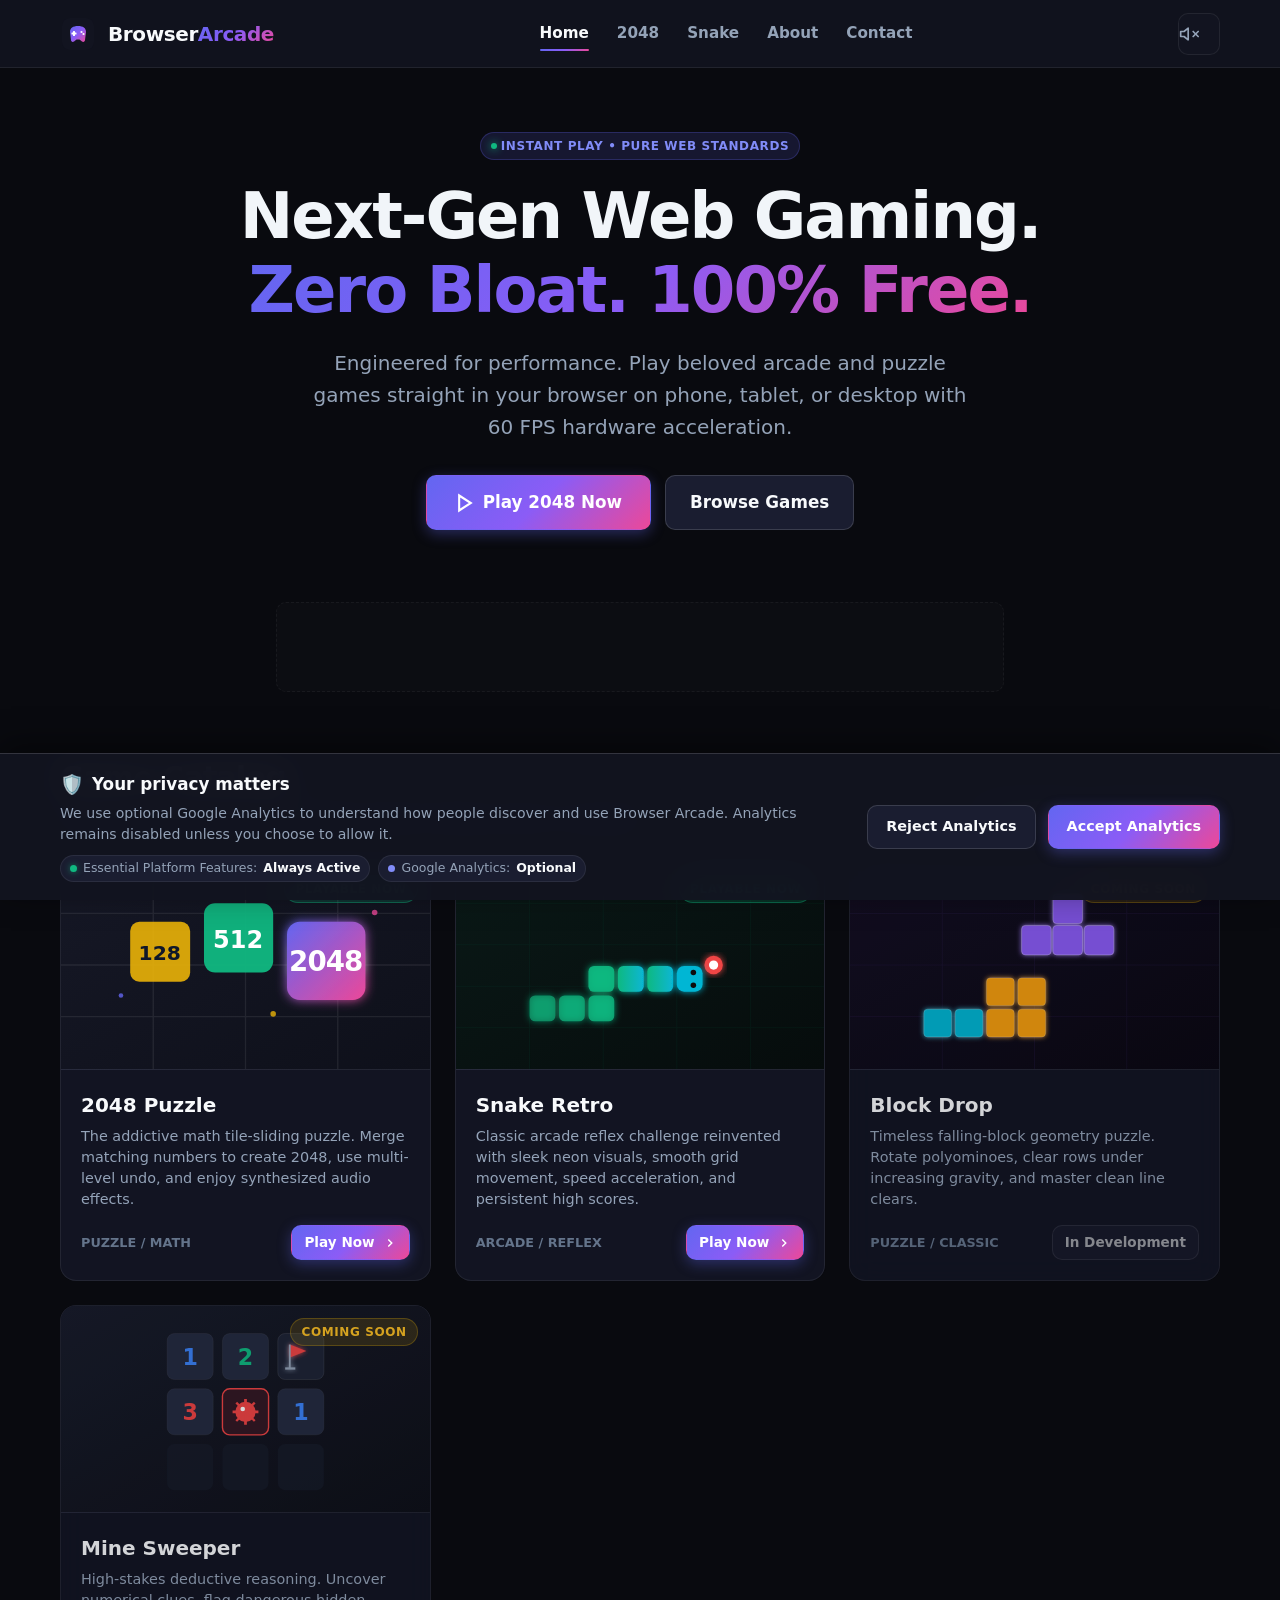
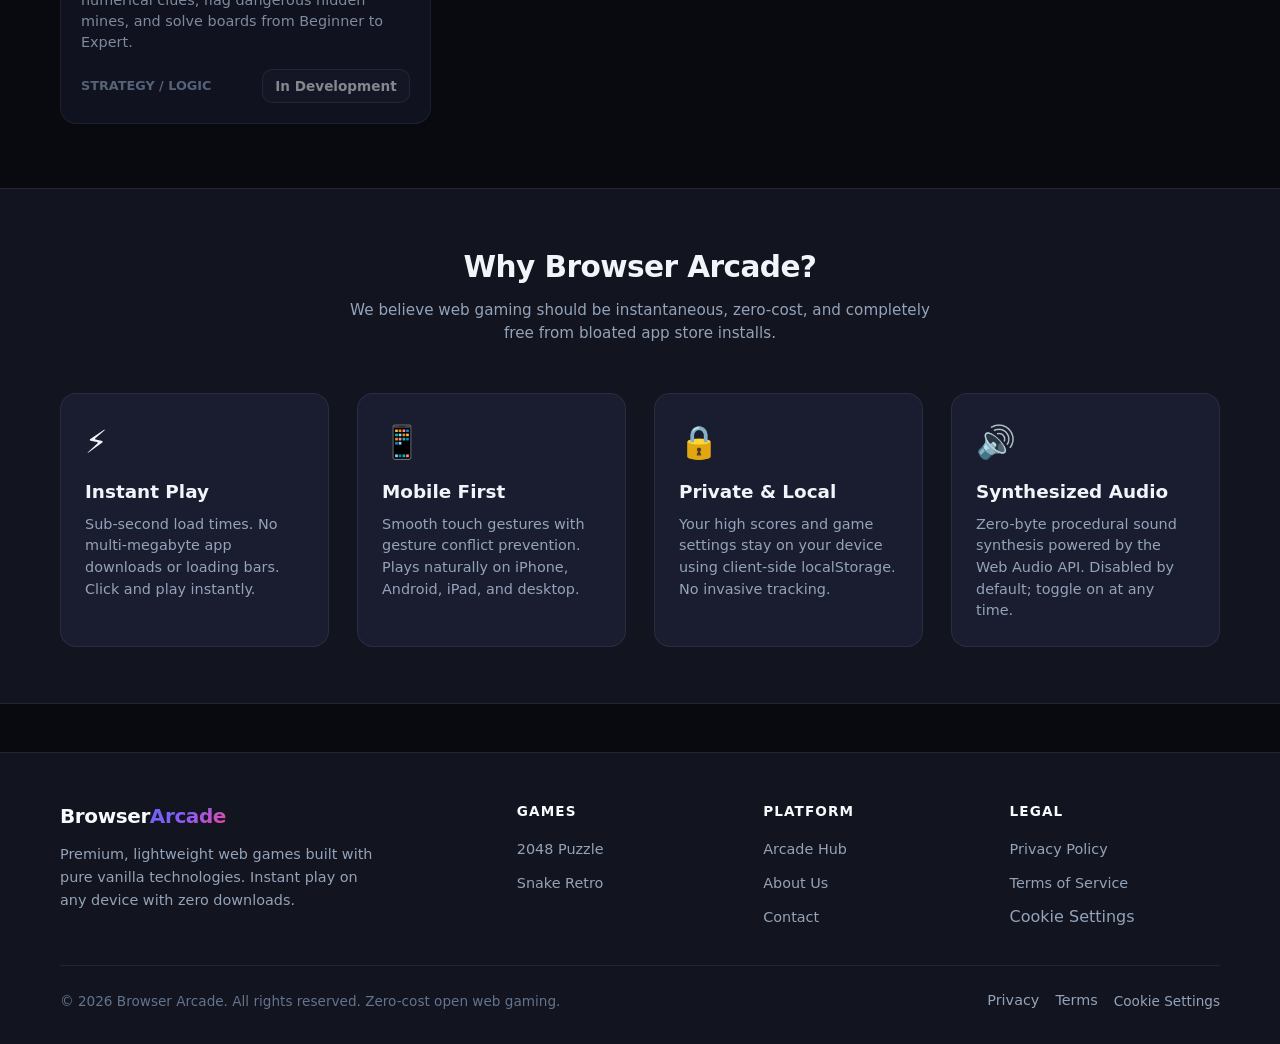
==== index.html @ c6c31120 "feat: expand game content and platform navigation" ====
<!DOCTYPE html>
<html lang="en">
<head>
  <meta charset="UTF-8">
  <meta name="viewport" content="width=device-width, initial-scale=1.0">
  <title>Browser Arcade - Free Online Browser Games | Instant Play</title>
  <meta name="description" content="Discover premium, lightweight browser games with zero downloads or subscriptions. Play the official 2048 puzzle game online with smooth swipe controls, undo, and procedural audio.">
  <meta name="keywords" content="browser games, free online games, 2048, play 2048, arcade games, web games, no download games">
  <link rel="canonical" href="https://browserarcade.pages.dev/">
  <meta name="google-site-verification" content="46DloKyXt49qwvIPGf2A_tMU1worQrg-GEfR09ugmco" />

  <!-- Open Graph / Social -->
  <meta property="og:type" content="website">
  <meta property="og:url" content="https://browserarcade.pages.dev/">
  <meta property="og:title" content="Browser Arcade - Free Online Browser Games | Instant Play">
  <meta property="og:description" content="Premium, lightweight browser gaming platform. Play 2048 and upcoming classic games instantly on mobile and desktop.">
  <meta property="og:image" content="https://browserarcade.pages.dev/assets/images/og-image.png">
  <meta property="og:image:type" content="image/png">
  <meta property="og:image:width" content="1200">
  <meta property="og:image:height" content="630">
  <meta property="og:image:alt" content="Browser Arcade - Free online browser games featuring 2048 puzzle, pure HTML5, and retro arcade aesthetic.">

  <!-- Twitter Card -->
  <meta name="twitter:card" content="summary_large_image">
  <meta name="twitter:title" content="Browser Arcade - Free Online Browser Games">
  <meta name="twitter:description" content="Instant-play lightweight browser games. No installs, 100% free web games.">
  <meta name="twitter:image" content="https://browserarcade.pages.dev/assets/images/og-image.png">

  <!-- Favicon & PWA -->
  <link rel="icon" type="image/svg+xml" href="/favicon.svg">
  <link rel="manifest" href="/manifest.webmanifest">
  <meta name="theme-color" content="#6366F1">

  <!-- Stylesheets -->
  <link rel="stylesheet" href="/assets/css/reset.css">
  <link rel="stylesheet" href="/assets/css/variables.css">
  <link rel="stylesheet" href="/assets/css/components.css">
  <link rel="stylesheet" href="/assets/css/platform.css">

  <!-- Schema.org JSON-LD -->
  <script type="application/ld+json">
  {
    "@context": "https://schema.org",
    "@type": "WebSite",
    "name": "Browser Arcade",
    "url": "https://browserarcade.pages.dev/",
    "description": "Premium lightweight browser-based gaming platform featuring instant-play puzzle and arcade games."
  }
  </script>
</head>
<body class="arcade-layout">
  <!-- Accessibility Skip Link -->
  <a href="#mainContent" class="skip-to-content">Skip to content</a>

  <!-- Platform Header -->
  <header class="arcade-header">
    <div class="container arcade-header-inner">
      <a href="/" class="arcade-brand" aria-label="Browser Arcade Home">
        <div class="arcade-brand-logo">
          <svg width="32" height="32" viewBox="0 0 64 64">
            <defs>
              <linearGradient id="navLogoGrad" x1="0%" y1="0%" x2="100%" y2="100%">
                <stop offset="0%" stop-color="#6366F1"/>
                <stop offset="50%" stop-color="#8B5CF6"/>
                <stop offset="100%" stop-color="#EC4899"/>
              </linearGradient>
            </defs>
            <rect width="64" height="64" rx="16" fill="#121420"/>
            <path d="M16 28 C16 20, 22 16, 32 16 C42 16, 48 20, 48 28 L46 44 C46 47, 43 49, 40 47 L35 43 L29 43 L24 47 C21 49, 18 47, 18 44 Z" fill="url(#navLogoGrad)"/>
            <rect x="22" y="26" width="4" height="10" rx="1" fill="#FFFFFF"/>
            <rect x="19" y="29" width="10" height="4" rx="1" fill="#FFFFFF"/>
            <circle cx="39" cy="28" r="2.2" fill="#FFFFFF"/>
            <circle cx="43" cy="32" r="2.2" fill="#FFFFFF"/>
          </svg>
        </div>
        <div class="arcade-brand-text">Browser<span>Arcade</span></div>
      </a>

      <!-- Desktop Navigation -->
      <nav class="arcade-nav" aria-label="Primary Navigation">
        <a href="/" class="arcade-nav-link active">Home</a>
        <a href="/games/2048/" class="arcade-nav-link">2048</a>
        <a href="/games/snake/" class="arcade-nav-link">Snake</a>
        <a href="/about/" class="arcade-nav-link">About</a>
        <a href="/contact/" class="arcade-nav-link">Contact</a>
      </nav>

      <!-- Header Actions -->
      <div class="arcade-header-actions">
        <button class="arcade-btn-icon sound-toggle-btn" aria-label="Toggle Sound Effects" title="Sound Effects">
          <span class="sound-icon"></span>
        </button>
        <button class="arcade-mobile-toggle" id="mobileNavToggle" aria-label="Toggle Navigation Menu" aria-expanded="false">
          <span></span>
          <span></span>
          <span></span>
        </button>
      </div>
    </div>
  </header>

  <!-- Mobile Navigation Drawer -->
  <div class="arcade-mobile-drawer" id="mobileNavDrawer" aria-label="Mobile Navigation">
    <a href="/" class="arcade-mobile-link active">Home</a>
    <a href="/games/2048/" class="arcade-mobile-link">2048 Puzzle</a>
    <a href="/games/snake/" class="arcade-mobile-link">Snake Retro</a>
    <a href="/about/" class="arcade-mobile-link">About Browser Arcade</a>
    <a href="/contact/" class="arcade-mobile-link">Contact Us</a>
    <a href="/privacy/" class="arcade-mobile-link">Privacy Policy</a>
    <a href="/terms/" class="arcade-mobile-link">Terms of Service</a>
  </div>

  <!-- Main Content -->
  <main class="arcade-main" id="mainContent">
    <!-- Hero Banner -->
    <section style="padding: 64px 0 48px; text-align: center; position: relative; overflow: hidden;">
      <div class="container" style="position: relative; z-index: 2;">
        <div class="badge badge-pulse" style="margin-bottom: 20px;">
          <span>Instant Play &bull; Pure Web Standards</span>
        </div>
        <h1 style="font-size: clamp(2.4rem, 6vw, 4rem); font-weight: 900; letter-spacing: -0.03em; margin-bottom: 20px; line-height: 1.15;">
          Next-Gen Web Gaming.<br>
          <span style="background: var(--primary-gradient); -webkit-background-clip: text; -webkit-text-fill-color: transparent;">Zero Bloat. 100% Free.</span>
        </h1>
        <p style="font-size: clamp(1rem, 2.5vw, 1.25rem); color: var(--text-muted); max-width: 680px; margin: 0 auto 32px; line-height: 1.6;">
          Engineered for performance. Play beloved arcade and puzzle games straight in your browser on phone, tablet, or desktop with 60 FPS hardware acceleration.
        </p>
        <div style="display: flex; gap: 14px; justify-content: center; flex-wrap: wrap;">
          <a href="/games/2048/" class="arcade-btn arcade-btn-primary" style="padding: 14px 28px; font-size: 1.05rem;">
            <svg width="20" height="20" viewBox="0 0 24 24" fill="none" stroke="currentColor" stroke-width="2.5">
              <polygon points="5 3 19 12 5 21 5 3"></polygon>
            </svg>
            Play 2048 Now
          </a>
          <a href="#gameCatalog" class="arcade-btn arcade-btn-secondary" style="padding: 14px 24px; font-size: 1.05rem;">
            Browse Games
          </a>
        </div>
      </div>
    </section>

    <!-- AdSense Ready Placeholder (Zero CLS) -->
    <div class="container">
      <div class="arcade-ad-slot arcade-ad-leaderboard" aria-hidden="true"></div>
      <div class="arcade-ad-slot arcade-ad-mobile-banner" aria-hidden="true"></div>
    </div>

    <!-- Games Catalog Grid -->
    <section id="gameCatalog" style="padding: 40px 0 64px;">
      <div class="container">
        <div style="display: flex; justify-content: space-between; align-items: flex-end; margin-bottom: 32px; flex-wrap: wrap; gap: 16px;">
          <div>
            <h2 style="font-size: 1.85rem; font-weight: 800; letter-spacing: -0.02em; margin-bottom: 6px;">Game Catalog</h2>
            <p style="color: var(--text-muted); font-size: 0.95rem;">Select any game to launch immediately without loading screens or paywalls.</p>
          </div>
          <span class="badge">2 Playable &bull; 2 Coming Soon</span>
        </div>

        <div style="display: grid; grid-template-columns: repeat(auto-fill, minmax(280px, 1fr)); gap: 24px;">
          <!-- Game 1: 2048 (Active & Playable) -->
          <article class="arcade-card game-card">
            <div class="game-card-media">
              <img src="/assets/images/games/2048-thumb.svg" alt="2048 Puzzle Game" width="400" height="225" loading="eager">
              <div style="position: absolute; top: 12px; right: 12px;">
                <span class="badge" style="background: rgba(16, 185, 129, 0.2); color: #34D399; border-color: rgba(16, 185, 129, 0.4);">
                  PLAYABLE NOW
                </span>
              </div>
            </div>
            <div class="game-card-body">
              <h3 class="game-card-title">2048 Puzzle</h3>
              <p class="game-card-desc">
                The addictive math tile-sliding puzzle. Merge matching numbers to create 2048, use multi-level undo, and enjoy synthesized audio effects.
              </p>
              <div style="display: flex; justify-content: space-between; align-items: center; margin-top: auto;">
                <span style="font-size: 0.8rem; font-weight: 700; color: var(--text-dim); text-transform: uppercase;">Puzzle / Math</span>
                <a href="/games/2048/" class="arcade-btn arcade-btn-primary arcade-btn-sm">
                  Play Now
                  <svg width="14" height="14" viewBox="0 0 24 24" fill="none" stroke="currentColor" stroke-width="2.5">
                    <polyline points="9 18 15 12 9 6"></polyline>
                  </svg>
                </a>
              </div>
            </div>
          </article>

          <!-- Game 2: Snake Retro (Active & Playable) -->
          <article class="arcade-card game-card">
            <div class="game-card-media">
              <img src="/assets/images/games/snake-thumb.svg" alt="Snake Retro Arcade" width="400" height="225" loading="lazy">
              <div style="position: absolute; top: 12px; right: 12px;">
                <span class="badge" style="background: rgba(16, 185, 129, 0.2); color: #34D399; border-color: rgba(16, 185, 129, 0.4);">
                  PLAYABLE NOW
                </span>
              </div>
            </div>
            <div class="game-card-body">
              <h3 class="game-card-title">Snake Retro</h3>
              <p class="game-card-desc">
                Classic arcade reflex challenge reinvented with sleek neon visuals, smooth grid movement, speed acceleration, and persistent high scores.
              </p>
              <div style="display: flex; justify-content: space-between; align-items: center; margin-top: auto;">
                <span style="font-size: 0.8rem; font-weight: 700; color: var(--text-dim); text-transform: uppercase;">Arcade / Reflex</span>
                <a href="/games/snake/" class="arcade-btn arcade-btn-primary arcade-btn-sm">
                  Play Now
                  <svg width="14" height="14" viewBox="0 0 24 24" fill="none" stroke="currentColor" stroke-width="2.5">
                    <polyline points="9 18 15 12 9 6"></polyline>
                  </svg>
                </a>
              </div>
            </div>
          </article>

          <!-- Game 3: Block Drop (Coming Soon) -->
          <article class="arcade-card game-card" style="opacity: 0.85;">
            <div class="game-card-media">
              <img src="/assets/images/games/blockdrop-thumb.svg" alt="Block Drop Classic" width="400" height="225" loading="lazy">
              <div style="position: absolute; top: 12px; right: 12px;">
                <span class="badge" style="background: rgba(234, 179, 8, 0.15); color: #FBBF24; border-color: rgba(234, 179, 8, 0.3);">
                  COMING SOON
                </span>
              </div>
            </div>
            <div class="game-card-body">
              <h3 class="game-card-title">Block Drop</h3>
              <p class="game-card-desc">
                Timeless falling-block geometry puzzle. Rotate polyominoes, clear rows under increasing gravity, and master clean line clears.
              </p>
              <div style="display: flex; justify-content: space-between; align-items: center; margin-top: auto;">
                <span style="font-size: 0.8rem; font-weight: 700; color: var(--text-dim); text-transform: uppercase;">Puzzle / Classic</span>
                <button class="arcade-btn arcade-btn-secondary arcade-btn-sm" disabled style="opacity: 0.6; cursor: not-allowed;">
                  In Development
                </button>
              </div>
            </div>
          </article>

          <!-- Game 4: Mine Sweeper (Coming Soon) -->
          <article class="arcade-card game-card" style="opacity: 0.85;">
            <div class="game-card-media">
              <img src="/assets/images/games/minesweeper-thumb.svg" alt="Mine Sweeper Strategy" width="400" height="225" loading="lazy">
              <div style="position: absolute; top: 12px; right: 12px;">
                <span class="badge" style="background: rgba(234, 179, 8, 0.15); color: #FBBF24; border-color: rgba(234, 179, 8, 0.3);">
                  COMING SOON
                </span>
              </div>
            </div>
            <div class="game-card-body">
              <h3 class="game-card-title">Mine Sweeper</h3>
              <p class="game-card-desc">
                High-stakes deductive reasoning. Uncover numerical clues, flag dangerous hidden mines, and solve boards from Beginner to Expert.
              </p>
              <div style="display: flex; justify-content: space-between; align-items: center; margin-top: auto;">
                <span style="font-size: 0.8rem; font-weight: 700; color: var(--text-dim); text-transform: uppercase;">Strategy / Logic</span>
                <button class="arcade-btn arcade-btn-secondary arcade-btn-sm" disabled style="opacity: 0.6; cursor: not-allowed;">
                  In Development
                </button>
              </div>
            </div>
          </article>
        </div>
      </div>
    </section>

    <!-- Platform Values / Features -->
    <section style="background: var(--bg-surface); padding: 56px 0; border-top: 1px solid var(--border-subtle); border-bottom: 1px solid var(--border-subtle);">
      <div class="container">
        <div style="text-align: center; max-width: 600px; margin: 0 auto 48px;">
          <h2 style="font-size: 1.85rem; font-weight: 800; letter-spacing: -0.02em; margin-bottom: 10px;">Why Browser Arcade?</h2>
          <p style="color: var(--text-muted); font-size: 0.95rem;">We believe web gaming should be instantaneous, zero-cost, and completely free from bloated app store installs.</p>
        </div>

        <div style="display: grid; grid-template-columns: repeat(auto-fit, minmax(240px, 1fr)); gap: 28px;">
          <div style="padding: 24px; background: var(--bg-surface-elevated); border: 1px solid var(--border-subtle); border-radius: var(--radius-lg);">
            <div style="font-size: 2rem; margin-bottom: 12px;">⚡</div>
            <h3 style="font-size: 1.15rem; font-weight: 700; margin-bottom: 8px;">Instant Play</h3>
            <p style="font-size: 0.9rem; color: var(--text-muted); line-height: 1.5;">Sub-second load times. No multi-megabyte app downloads or loading bars. Click and play instantly.</p>
          </div>

          <div style="padding: 24px; background: var(--bg-surface-elevated); border: 1px solid var(--border-subtle); border-radius: var(--radius-lg);">
            <div style="font-size: 2rem; margin-bottom: 12px;">📱</div>
            <h3 style="font-size: 1.15rem; font-weight: 700; margin-bottom: 8px;">Mobile First</h3>
            <p style="font-size: 0.9rem; color: var(--text-muted); line-height: 1.5;">Smooth touch gestures with gesture conflict prevention. Plays naturally on iPhone, Android, iPad, and desktop.</p>
          </div>

          <div style="padding: 24px; background: var(--bg-surface-elevated); border: 1px solid var(--border-subtle); border-radius: var(--radius-lg);">
            <div style="font-size: 2rem; margin-bottom: 12px;">🔒</div>
            <h3 style="font-size: 1.15rem; font-weight: 700; margin-bottom: 8px;">Private & Local</h3>
            <p style="font-size: 0.9rem; color: var(--text-muted); line-height: 1.5;">Your high scores and game settings stay on your device using client-side localStorage. No invasive tracking.</p>
          </div>

          <div style="padding: 24px; background: var(--bg-surface-elevated); border: 1px solid var(--border-subtle); border-radius: var(--radius-lg);">
            <div style="font-size: 2rem; margin-bottom: 12px;">🔊</div>
            <h3 style="font-size: 1.15rem; font-weight: 700; margin-bottom: 8px;">Synthesized Audio</h3>
            <p style="font-size: 0.9rem; color: var(--text-muted); line-height: 1.5;">Zero-byte procedural sound synthesis powered by the Web Audio API. Disabled by default; toggle on at any time.</p>
          </div>
        </div>
      </div>
    </section>
  </main>

  <!-- Platform Footer -->
  <footer class="arcade-footer">
    <div class="container">
      <div class="arcade-footer-grid">
        <div>
          <div class="arcade-brand">
            <div class="arcade-brand-text">Browser<span>Arcade</span></div>
          </div>
          <p class="arcade-footer-brand-desc">
            Premium, lightweight web games built with pure vanilla technologies. Instant play on any device with zero downloads.
          </p>
        </div>
        <div>
          <h3 class="arcade-footer-title">Games</h3>
          <ul class="arcade-footer-list">
            <li><a href="/games/2048/" class="arcade-footer-link">2048 Puzzle</a></li>
            <li><a href="/games/snake/" class="arcade-footer-link">Snake Retro</a></li>
          </ul>
        </div>
        <div>
          <h3 class="arcade-footer-title">Platform</h3>
          <ul class="arcade-footer-list">
            <li><a href="/" class="arcade-footer-link">Arcade Hub</a></li>
            <li><a href="/about/" class="arcade-footer-link">About Us</a></li>
            <li><a href="/contact/" class="arcade-footer-link">Contact</a></li>
          </ul>
        </div>
        <div>
          <h3 class="arcade-footer-title">Legal</h3>
          <ul class="arcade-footer-list">
            <li><a href="/privacy/" class="arcade-footer-link">Privacy Policy</a></li>
            <li><a href="/terms/" class="arcade-footer-link">Terms of Service</a></li>
            <li><button type="button" class="arcade-footer-link cookie-settings-trigger">Cookie Settings</button></li>
          </ul>
        </div>
      </div>
      <div class="arcade-footer-bottom">
        <div>&copy; 2026 Browser Arcade. All rights reserved. Zero-cost open web gaming.</div>
        <div style="display: flex; gap: 16px;">
          <a href="/privacy/" class="arcade-footer-link">Privacy</a>
          <a href="/terms/" class="arcade-footer-link">Terms</a>
          <button type="button" class="arcade-footer-link" id="cookieSettingsBtn">Cookie Settings</button>
        </div>
      </div>
    </div>
  </footer>

  <!-- Platform Shell Script -->
  <script type="module" src="/assets/js/arcade.js"></script>
</body>
</html>
---- assets/css/variables.css ----
/**
 * Browser Arcade - Design Tokens & Custom Properties
 * Zero-cost, high-contrast, modern arcade aesthetic
 */

:root {
  /* Surface & Background Palette */
  --bg-app: #090a10;
  --bg-surface: #121420;
  --bg-surface-elevated: #1a1d30;
  --bg-surface-card: rgba(22, 25, 42, 0.75);
  --bg-glass: rgba(18, 20, 32, 0.85);
  --bg-board: #161826;
  --bg-cell-empty: rgba(255, 255, 255, 0.04);

  /* Primary Brand Neon Palette */
  --primary-50: #eef2ff;
  --primary-100: #e0e7ff;
  --primary-400: #818cf8;
  --primary-500: #6366f1;
  --primary-600: #4f46e5;
  --primary-gradient: linear-gradient(135deg, #6366f1 0%, #8b5cf6 50%, #ec4899 100%);
  --primary-glow: 0 0 25px rgba(99, 102, 241, 0.35);

  /* Secondary & Accent */
  --accent-cyan: #06b6d4;
  --accent-pink: #ec4899;
  --accent-purple: #8b5cf6;
  --accent-amber: #f59e0b;
  --accent-emerald: #10b981;

  /* Typography Colors */
  --text-main: #f8fafc;
  --text-muted: #94a3b8;
  --text-dim: #64748b;
  --text-inverse: #090a10;

  /* Borders & Dividers */
  --border-subtle: rgba(255, 255, 255, 0.07);
  --border-medium: rgba(255, 255, 255, 0.14);
  --border-focus: #6366f1;

  /* Radii */
  --radius-sm: 6px;
  --radius-md: 10px;
  --radius-lg: 16px;
  --radius-xl: 24px;
  --radius-full: 9999px;

  /* Shadows */
  --shadow-sm: 0 2px 4px rgba(0, 0, 0, 0.3);
  --shadow-md: 0 4px 16px rgba(0, 0, 0, 0.4);
  --shadow-lg: 0 8px 30px rgba(0, 0, 0, 0.5);
  --shadow-glow: 0 0 20px rgba(99, 102, 241, 0.25);

  /* Transitions */
  --transition-fast: 0.15s cubic-bezier(0.4, 0, 0.2, 1);
  --transition-normal: 0.25s cubic-bezier(0.4, 0, 0.2, 1);
  --transition-bounce: 0.2s cubic-bezier(0.34, 1.56, 0.64, 1);

  /* Layout Dimensions */
  --header-height: 68px;
  --container-max-width: 1200px;
  --game-max-width: 460px;

  /* Future AdSense Placeholder Dimensions (IAB Standards) */
  --ad-leaderboard-w: 728px;
  --ad-leaderboard-h: 90px;
  --ad-mobile-banner-w: 320px;
  --ad-mobile-banner-h: 50px;
  --ad-rect-w: 300px;
  --ad-rect-h: 250px;

  /* 2048 Game Color Scale (Vibrant, high contrast, neo-arcade aesthetic) */
  --tile-2-bg: #1e2238;
  --tile-2-color: #f1f5f9;
  --tile-4-bg: #282f4d;
  --tile-4-color: #f8fafc;
  --tile-8-bg: #f97316;
  --tile-8-color: #ffffff;
  --tile-16-bg: #ea580c;
  --tile-16-color: #ffffff;
  --tile-32-bg: #ef4444;
  --tile-32-color: #ffffff;
  --tile-64-bg: #dc2626;
  --tile-64-color: #ffffff;
  --tile-128-bg: #eab308;
  --tile-128-color: #0f172a;
  --tile-128-glow: 0 0 16px rgba(234, 179, 8, 0.4);
  --tile-256-bg: #eab308;
  --tile-256-color: #0f172a;
  --tile-256-glow: 0 0 22px rgba(234, 179, 8, 0.55);
  --tile-512-bg: #10b981;
  --tile-512-color: #ffffff;
  --tile-512-glow: 0 0 26px rgba(16, 185, 129, 0.6);
  --tile-1024-bg: #06b6d4;
  --tile-1024-color: #ffffff;
  --tile-1024-glow: 0 0 30px rgba(6, 182, 212, 0.7);
  --tile-2048-bg: linear-gradient(135deg, #6366f1 0%, #ec4899 100%);
  --tile-2048-color: #ffffff;
  --tile-2048-glow: 0 0 35px rgba(236, 72, 153, 0.85);
  --tile-super-bg: linear-gradient(135deg, #3b82f6 0%, #8b5cf6 50%, #f43f5e 100%);
  --tile-super-color: #ffffff;
  --tile-super-glow: 0 0 40px rgba(139, 92, 246, 0.9);
}
---- assets/css/components.css ----
/**
 * Browser Arcade - Reusable Component Library
 * High-performance UI components with smooth micro-interactions
 */

/* ==========================================================================
   Buttons
   ========================================================================== */

.arcade-btn {
  display: inline-flex;
  align-items: center;
  justify-content: center;
  gap: 8px;
  font-weight: 600;
  font-size: 0.95rem;
  padding: 10px 18px;
  border-radius: var(--radius-md);
  transition: all var(--transition-fast);
  user-select: none;
  white-space: nowrap;
  outline: none;
  border: 1px solid transparent;
}

.arcade-btn:focus-visible {
  outline: 2px solid var(--border-focus);
  outline-offset: 2px;
}

.arcade-btn-primary {
  background: var(--primary-gradient);
  color: #ffffff;
  box-shadow: 0 4px 14px rgba(99, 102, 241, 0.35);
}

.arcade-btn-primary:hover {
  transform: translateY(-1px);
  box-shadow: 0 6px 20px rgba(99, 102, 241, 0.5);
  filter: brightness(1.08);
}

.arcade-btn-primary:active {
  transform: translateY(1px);
  filter: brightness(0.95);
}

.arcade-btn-secondary {
  background: var(--bg-surface-elevated);
  color: var(--text-main);
  border: 1px solid var(--border-medium);
}

.arcade-btn-secondary:hover {
  background: rgba(255, 255, 255, 0.08);
  border-color: rgba(255, 255, 255, 0.25);
  transform: translateY(-1px);
}

.arcade-btn-secondary:active {
  transform: translateY(1px);
}

.arcade-btn-icon {
  width: 42px;
  height: 42px;
  padding: 0;
  border-radius: var(--radius-md);
  background: var(--bg-surface);
  border: 1px solid var(--border-subtle);
  color: var(--text-muted);
}

.arcade-btn-icon:hover {
  background: var(--bg-surface-elevated);
  color: var(--text-main);
  border-color: var(--border-medium);
  transform: translateY(-1px);
}

.arcade-btn-icon.active {
  color: var(--primary-400);
  border-color: var(--primary-500);
  background: rgba(99, 102, 241, 0.12);
}

.arcade-btn-sm {
  padding: 6px 12px;
  font-size: 0.85rem;
}

/* ==========================================================================
   Badges & Tags
   ========================================================================== */

.badge {
  display: inline-flex;
  align-items: center;
  gap: 4px;
  padding: 4px 10px;
  font-size: 0.75rem;
  font-weight: 700;
  letter-spacing: 0.05em;
  text-transform: uppercase;
  border-radius: var(--radius-full);
  background: rgba(99, 102, 241, 0.15);
  color: var(--primary-400);
  border: 1px solid rgba(99, 102, 241, 0.25);
}

.badge-pulse {
  position: relative;
}

.badge-pulse::before {
  content: '';
  width: 6px;
  height: 6px;
  border-radius: 50%;
  background-color: var(--accent-emerald);
  box-shadow: 0 0 8px var(--accent-emerald);
}

/* ==========================================================================
   Cards
   ========================================================================== */

.arcade-card {
  background: var(--bg-surface-card);
  border: 1px solid var(--border-subtle);
  border-radius: var(--radius-lg);
  backdrop-filter: blur(12px);
  -webkit-backdrop-filter: blur(12px);
  transition: all var(--transition-normal);
  overflow: hidden;
}

.arcade-card:hover {
  border-color: var(--border-medium);
  transform: translateY(-2px);
  box-shadow: var(--shadow-md);
}

/* Game Catalog Card */
.game-card {
  position: relative;
  display: flex;
  flex-direction: column;
  height: 100%;
}

.game-card-media {
  position: relative;
  width: 100%;
  aspect-ratio: 16 / 9;
  background: linear-gradient(135deg, #181b2e 0%, #0d0f1a 100%);
  display: flex;
  align-items: center;
  justify-content: center;
  overflow: hidden;
  border-bottom: 1px solid var(--border-subtle);
}

.game-card-media svg {
  transition: transform var(--transition-normal);
}

.game-card:hover .game-card-media svg {
  transform: scale(1.06);
}

.game-card-body {
  padding: 20px;
  display: flex;
  flex-direction: column;
  flex-grow: 1;
}

.game-card-title {
  font-size: 1.25rem;
  font-weight: 700;
  color: var(--text-main);
  margin-bottom: 6px;
}

.game-card-desc {
  font-size: 0.9rem;
  color: var(--text-muted);
  line-height: 1.45;
  margin-bottom: 16px;
  flex-grow: 1;
}

/* ==========================================================================
   Modals & Overlays
   ========================================================================== */

.arcade-modal-backdrop {
  position: fixed;
  inset: 0;
  background: rgba(9, 10, 16, 0.85);
  backdrop-filter: blur(8px);
  -webkit-backdrop-filter: blur(8px);
  display: flex;
  align-items: center;
  justify-content: center;
  padding: 20px;
  z-index: 1000;
  opacity: 0;
  pointer-events: none;
  transition: opacity var(--transition-normal);
}

.arcade-modal-backdrop.active {
  opacity: 1;
  pointer-events: auto;
}

.arcade-modal-card {
  background: var(--bg-surface);
  border: 1px solid var(--border-medium);
  border-radius: var(--radius-xl);
  padding: 32px 28px;
  max-width: 420px;
  width: 100%;
  text-align: center;
  box-shadow: var(--shadow-lg), var(--shadow-glow);
  transform: scale(0.92);
  transition: transform var(--transition-bounce);
}

.arcade-modal-backdrop.active .arcade-modal-card {
  transform: scale(1);
}

.arcade-modal-icon {
  font-size: 3rem;
  margin-bottom: 12px;
}

.arcade-modal-title {
  font-size: 1.75rem;
  font-weight: 800;
  color: var(--text-main);
  margin-bottom: 10px;
  letter-spacing: -0.02em;
}

.arcade-modal-desc {
  font-size: 0.95rem;
  color: var(--text-muted);
  line-height: 1.5;
  margin-bottom: 24px;
}

.arcade-modal-actions {
  display: flex;
  gap: 12px;
  justify-content: center;
}

/* ==========================================================================
   AdSense Placement Containers (Zero-CLS Architecture)
   Explicit dimensions reserved to prevent layout shifts.
   Strictly empty containers: NO advertising code, NO mock ad images.
   ========================================================================== */

.arcade-ad-slot {
  display: flex;
  align-items: center;
  justify-content: center;
  margin: 24px auto;
  border-radius: var(--radius-md);
  background: rgba(255, 255, 255, 0.015);
  border: 1px dashed rgba(255, 255, 255, 0.05);
  overflow: hidden;
  user-select: none;
  contain: layout size;
}

/* Desktop Leaderboard 728x90 */
.arcade-ad-leaderboard {
  width: 100%;
  max-width: var(--ad-leaderboard-w);
  height: var(--ad-leaderboard-h);
}

/* Medium Rectangle 300x250 */
.arcade-ad-rectangle {
  width: var(--ad-rect-w);
  height: var(--ad-rect-h);
}

/* Mobile Banner 320x50 */
.arcade-ad-mobile-banner {
  width: var(--ad-mobile-banner-w);
  height: var(--ad-mobile-banner-h);
}

@media (max-width: 768px) {
  .arcade-ad-leaderboard {
    display: none; /* Hide wide leaderboard on mobile; mobile banner activates */
  }
}

@media (min-width: 769px) {
  .arcade-ad-mobile-banner {
    display: none;
  }
}

/* ==========================================================================
   Consent Banner (Basic Consent Mode)
   ========================================================================== */

.arcade-consent-banner {
  position: fixed;
  bottom: 0;
  left: 0;
  right: 0;
  z-index: 9999;
  background: rgba(18, 20, 32, 0.96);
  backdrop-filter: blur(16px);
  -webkit-backdrop-filter: blur(16px);
  border-top: 1px solid var(--border-medium);
  box-shadow: 0 -8px 32px rgba(0, 0, 0, 0.45);
  transform: translateY(100%);
  opacity: 0;
  visibility: hidden;
  transition: transform 0.3s cubic-bezier(0.16, 1, 0.3, 1), opacity 0.3s ease, visibility 0.3s ease;
  padding: 18px 0;
  contain: layout style;
}

.arcade-consent-banner.visible {
  transform: translateY(0);
  opacity: 1;
  visibility: visible;
}

.arcade-consent-inner {
  display: flex;
  align-items: center;
  justify-content: space-between;
  gap: 24px;
}

.arcade-consent-body {
  flex: 1;
  min-width: 0;
}

.arcade-consent-header {
  display: flex;
  align-items: center;
  gap: 8px;
  margin-bottom: 6px;
}

.arcade-consent-icon {
  font-size: 1.2rem;
  line-height: 1;
}

.arcade-consent-title {
  font-size: 1.05rem;
  font-weight: 700;
  color: var(--text-main);
  margin: 0;
}

.arcade-consent-text {
  font-size: 0.88rem;
  line-height: 1.5;
  color: var(--text-muted);
  margin: 0 0 10px 0;
}

.arcade-consent-features {
  display: flex;
  flex-wrap: wrap;
  gap: 8px;
}

.arcade-consent-pill {
  display: inline-flex;
  align-items: center;
  gap: 6px;
  font-size: 0.78rem;
  padding: 3px 9px;
  border-radius: 999px;
  background: var(--bg-surface-elevated);
  border: 1px solid var(--border-subtle);
  color: var(--text-muted);
}

.arcade-consent-pill strong {
  color: var(--text-main);
}

.arcade-consent-pill .status-indicator {
  width: 7px;
  height: 7px;
  border-radius: 50%;
  display: inline-block;
}

.arcade-consent-pill.always-active .status-indicator {
  background: var(--accent-emerald, #10b981);
  box-shadow: 0 0 6px rgba(16, 185, 129, 0.6);
}

.arcade-consent-pill.optional-feature .status-indicator {
  background: var(--primary-400, #818cf8);
}

.arcade-consent-actions {
  display: flex;
  align-items: center;
  gap: 12px;
  flex-shrink: 0;
}

.arcade-consent-actions .arcade-btn {
  padding: 10px 18px;
  font-size: 0.9rem;
}

@media (max-width: 820px) {
  .arcade-consent-inner {
    flex-direction: column;
    align-items: stretch;
    gap: 16px;
  }

  .arcade-consent-actions {
    display: grid;
    grid-template-columns: 1fr 1fr;
    gap: 10px;
    width: 100%;
  }

  .arcade-consent-actions .arcade-btn {
    width: 100%;
    text-align: center;
  }
}

@media (max-width: 480px) {
  .arcade-consent-actions {
    grid-template-columns: 1fr;
  }
}

@media (prefers-reduced-motion: reduce) {
  .arcade-consent-banner {
    transition: opacity 0.1s linear, visibility 0.1s linear;
    transform: none !important;
  }
}
---- assets/css/platform.css ----
/**
 * Browser Arcade - Platform Layout & Shell Styles
 * Responsive, mobile-first arcade header, navigation, and footer
 */

/* ==========================================================================
   Skip Link (Accessibility)
   ========================================================================== */

.skip-to-content {
  position: absolute;
  top: -60px;
  left: 20px;
  background: var(--primary-500);
  color: #ffffff;
  padding: 10px 18px;
  border-radius: var(--radius-md);
  font-weight: 700;
  z-index: 9999;
  transition: top var(--transition-fast);
}

.skip-to-content:focus {
  top: 15px;
}

/* ==========================================================================
   Platform Shell Layout
   ========================================================================== */

.arcade-layout {
  display: flex;
  flex-direction: column;
  min-height: 100vh;
}

.arcade-main {
  flex: 1 0 auto;
  display: flex;
  flex-direction: column;
}

.container {
  width: 100%;
  max-width: var(--container-max-width);
  margin: 0 auto;
  padding: 0 20px;
}

/* ==========================================================================
   Header & Navigation
   ========================================================================== */

.arcade-header {
  position: sticky;
  top: 0;
  height: var(--header-height);
  background: var(--bg-glass);
  backdrop-filter: blur(16px);
  -webkit-backdrop-filter: blur(16px);
  border-bottom: 1px solid var(--border-subtle);
  z-index: 500;
}

.arcade-header-inner {
  display: flex;
  align-items: center;
  justify-content: space-between;
  height: 100%;
}

.arcade-brand {
  display: flex;
  align-items: center;
  gap: 12px;
  font-weight: 800;
  font-size: 1.25rem;
  letter-spacing: -0.02em;
  color: var(--text-main);
  text-decoration: none;
}

.arcade-brand-logo {
  width: 36px;
  height: 36px;
  display: flex;
  align-items: center;
  justify-content: center;
}

.arcade-brand-text span {
  background: var(--primary-gradient);
  -webkit-background-clip: text;
  -webkit-text-fill-color: transparent;
}

.arcade-nav {
  display: flex;
  align-items: center;
  gap: 28px;
}

.arcade-nav-link {
  font-size: 0.95rem;
  font-weight: 600;
  color: var(--text-muted);
  transition: color var(--transition-fast);
  position: relative;
  padding: 6px 0;
}

.arcade-nav-link:hover,
.arcade-nav-link.active {
  color: var(--text-main);
}

.arcade-nav-link.active::after {
  content: '';
  position: absolute;
  bottom: 0;
  left: 0;
  right: 0;
  height: 2px;
  background: var(--primary-gradient);
  border-radius: var(--radius-full);
}

.arcade-header-actions {
  display: flex;
  align-items: center;
  gap: 10px;
}

/* Mobile Hamburger Toggle */
.arcade-mobile-toggle {
  display: none;
  flex-direction: column;
  justify-content: center;
  gap: 5px;
  width: 42px;
  height: 42px;
  padding: 8px;
  border-radius: var(--radius-md);
  background: var(--bg-surface);
  border: 1px solid var(--border-subtle);
}

.arcade-mobile-toggle span {
  display: block;
  width: 22px;
  height: 2px;
  background-color: var(--text-main);
  border-radius: 2px;
  transition: all var(--transition-fast);
}

.arcade-mobile-toggle.active span:nth-child(1) {
  transform: translateY(7px) rotate(45deg);
}

.arcade-mobile-toggle.active span:nth-child(2) {
  opacity: 0;
}

.arcade-mobile-toggle.active span:nth-child(3) {
  transform: translateY(-7px) rotate(-45deg);
}

/* Mobile Navigation Drawer */
.arcade-mobile-drawer {
  position: fixed;
  top: var(--header-height);
  left: 0;
  right: 0;
  bottom: 0;
  background: var(--bg-app);
  display: flex;
  flex-direction: column;
  padding: 24px;
  gap: 16px;
  z-index: 490;
  transform: translateY(-100%);
  opacity: 0;
  pointer-events: none;
  transition: all var(--transition-normal);
  border-bottom: 1px solid var(--border-medium);
}

.arcade-mobile-drawer.active {
  transform: translateY(0);
  opacity: 1;
  pointer-events: auto;
}

.arcade-mobile-link {
  font-size: 1.15rem;
  font-weight: 700;
  color: var(--text-muted);
  padding: 12px 16px;
  border-radius: var(--radius-md);
  transition: all var(--transition-fast);
}

.arcade-mobile-link:hover,
.arcade-mobile-link.active {
  color: var(--text-main);
  background: var(--bg-surface-elevated);
}

/* ==========================================================================
   Platform Footer
   ========================================================================== */

.arcade-footer {
  background: var(--bg-surface);
  border-top: 1px solid var(--border-subtle);
  padding: 48px 0 32px;
  margin-top: 48px;
  flex-shrink: 0;
}

.arcade-footer-grid {
  display: grid;
  grid-template-columns: 2fr 1fr 1fr 1fr;
  gap: 36px;
  margin-bottom: 36px;
}

.arcade-footer-brand-desc {
  color: var(--text-muted);
  font-size: 0.9rem;
  line-height: 1.6;
  margin-top: 12px;
  max-width: 320px;
}

.arcade-footer-title {
  font-size: 0.85rem;
  font-weight: 700;
  text-transform: uppercase;
  letter-spacing: 0.08em;
  color: var(--text-main);
  margin-bottom: 16px;
}

.arcade-footer-list {
  display: flex;
  flex-direction: column;
  gap: 10px;
}

.arcade-footer-link {
  font-size: 0.9rem;
  color: var(--text-muted);
  transition: color var(--transition-fast);
}

button.arcade-footer-link {
  background: none;
  border: none;
  padding: 0;
  font: inherit;
  cursor: pointer;
  text-align: left;
}

.arcade-footer-link:hover {
  color: var(--primary-400);
}

.arcade-footer-bottom {
  border-top: 1px solid var(--border-subtle);
  padding-top: 24px;
  display: flex;
  align-items: center;
  justify-content: space-between;
  font-size: 0.85rem;
  color: var(--text-dim);
}

/* ==========================================================================
   Responsive Breakpoints
   ========================================================================== */

@media (max-width: 868px) {
  .arcade-nav {
    display: none;
  }
  .arcade-mobile-toggle {
    display: flex;
  }
  .arcade-footer-grid {
    grid-template-columns: 1fr 1fr;
    gap: 28px;
  }
}

@media (max-width: 520px) {
  .arcade-footer-grid {
    grid-template-columns: 1fr;
  }
  .arcade-footer-bottom {
    flex-direction: column;
    gap: 12px;
    text-align: center;
  }
}
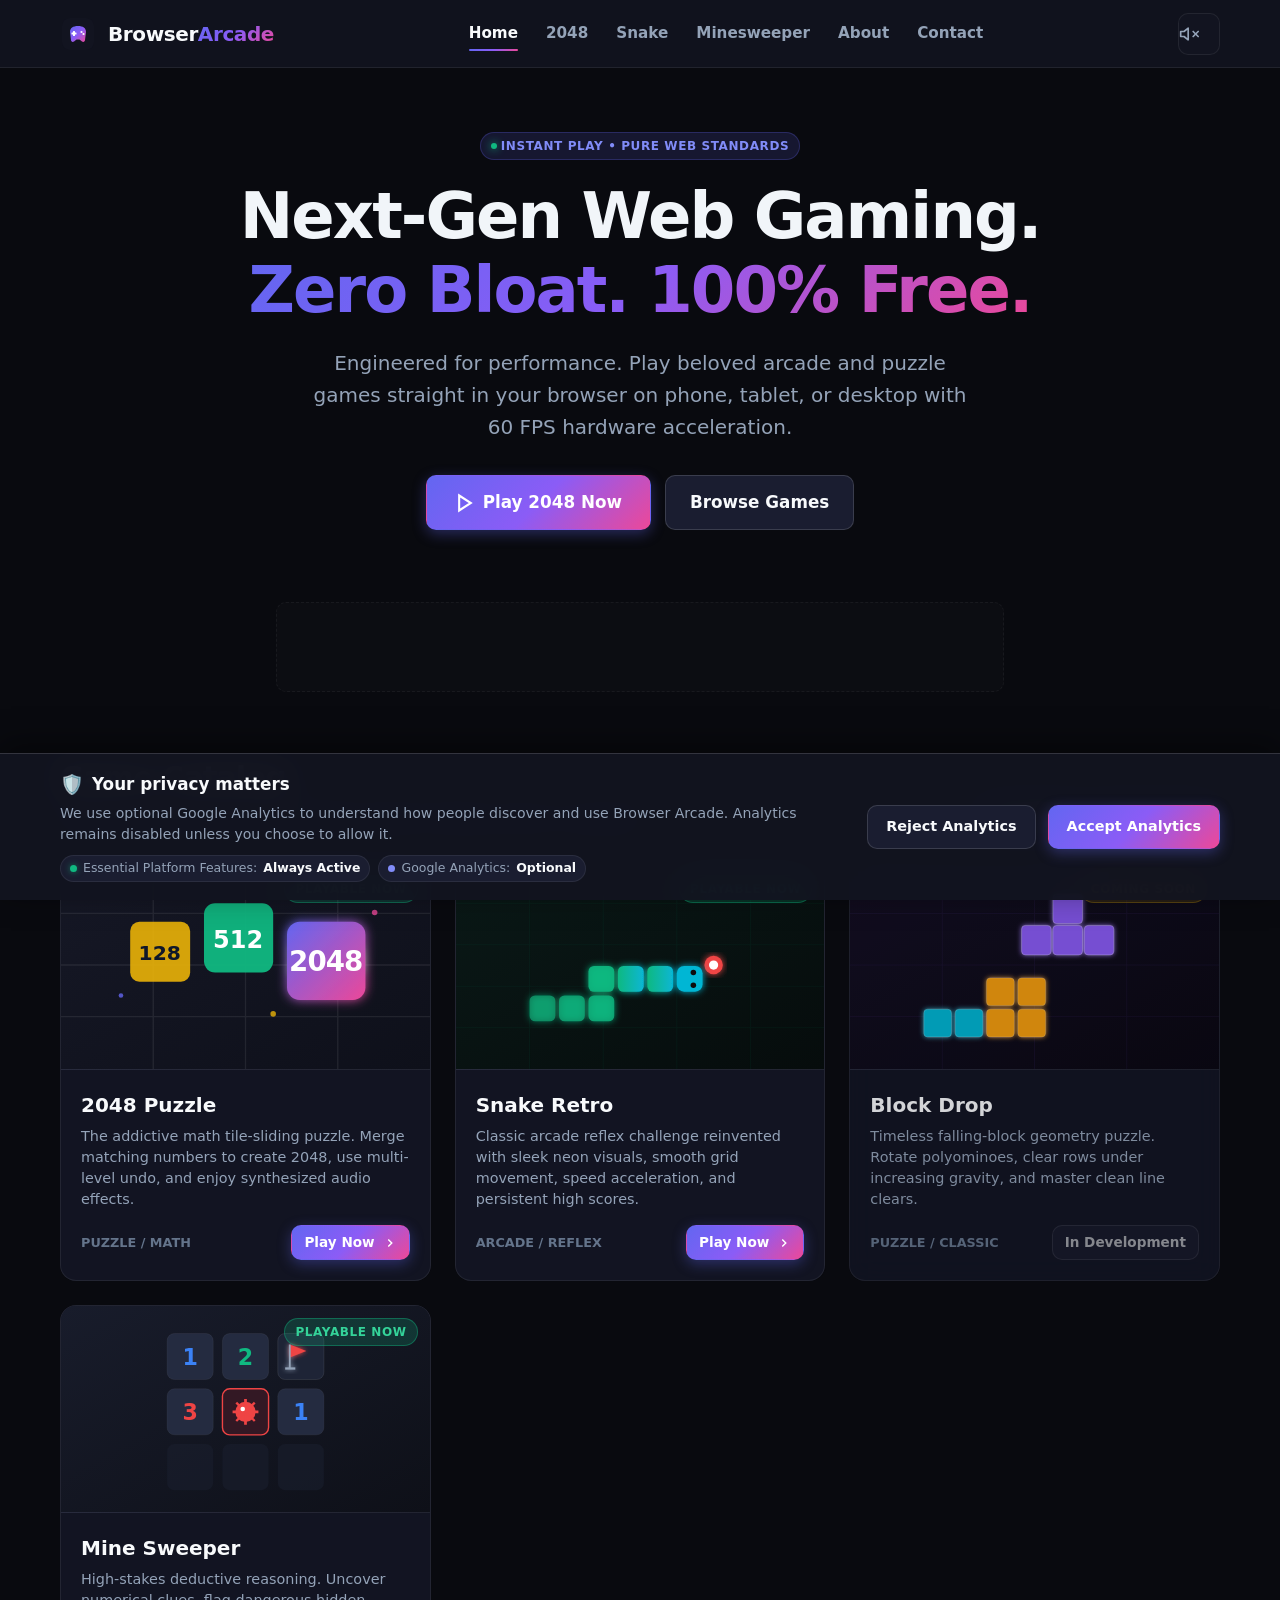
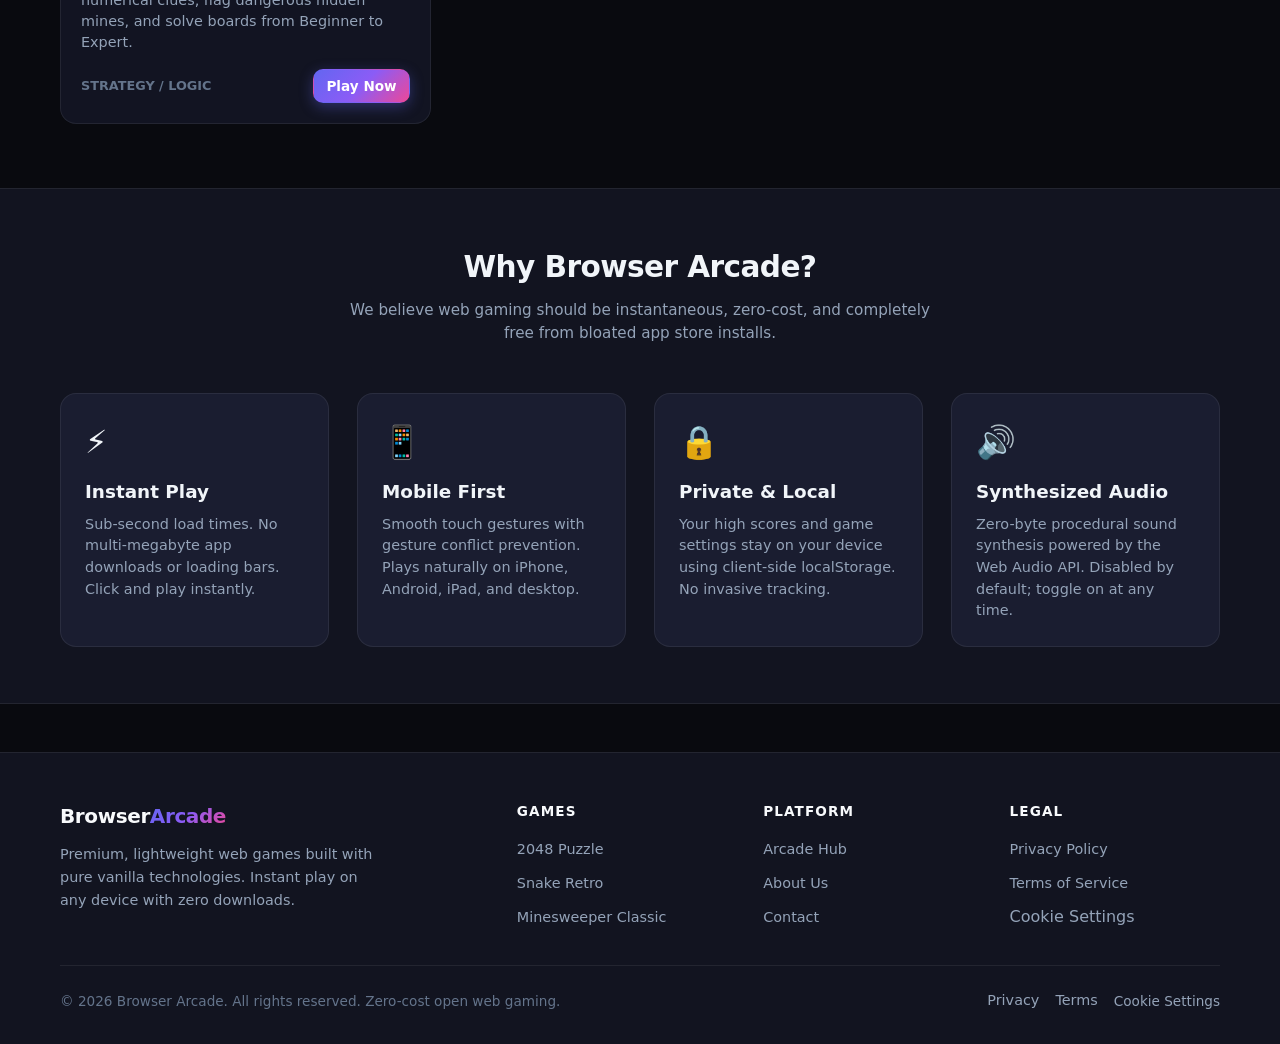
==== commit 807c0cf5: "feat: Add Minesweeper Classic (Game #3), platform navigation, and strategy guide" ====
--- a/index.html
+++ b/index.html
@@ -81,6 +81,7 @@
         <a href="/" class="arcade-nav-link active">Home</a>
         <a href="/games/2048/" class="arcade-nav-link">2048</a>
         <a href="/games/snake/" class="arcade-nav-link">Snake</a>
+        <a href="/games/minesweeper/" class="arcade-nav-link">Minesweeper</a>
         <a href="/about/" class="arcade-nav-link">About</a>
         <a href="/contact/" class="arcade-nav-link">Contact</a>
       </nav>
@@ -104,6 +105,7 @@
     <a href="/" class="arcade-mobile-link active">Home</a>
     <a href="/games/2048/" class="arcade-mobile-link">2048 Puzzle</a>
     <a href="/games/snake/" class="arcade-mobile-link">Snake Retro</a>
+    <a href="/games/minesweeper/" class="arcade-mobile-link">Minesweeper Classic</a>
     <a href="/about/" class="arcade-mobile-link">About Browser Arcade</a>
     <a href="/contact/" class="arcade-mobile-link">Contact Us</a>
     <a href="/privacy/" class="arcade-mobile-link">Privacy Policy</a>
@@ -153,7 +155,7 @@
             <h2 style="font-size: 1.85rem; font-weight: 800; letter-spacing: -0.02em; margin-bottom: 6px;">Game Catalog</h2>
             <p style="color: var(--text-muted); font-size: 0.95rem;">Select any game to launch immediately without loading screens or paywalls.</p>
           </div>
-          <span class="badge">2 Playable &bull; 2 Coming Soon</span>
+          <span class="badge">3 Playable &bull; 1 Coming Soon</span>
         </div>
 
         <div style="display: grid; grid-template-columns: repeat(auto-fill, minmax(280px, 1fr)); gap: 24px;">
@@ -235,13 +237,13 @@
             </div>
           </article>
 
-          <!-- Game 4: Mine Sweeper (Coming Soon) -->
-          <article class="arcade-card game-card" style="opacity: 0.85;">
+          <!-- Game 4: Mine Sweeper (Active & Playable) -->
+          <article class="arcade-card game-card">
             <div class="game-card-media">
               <img src="/assets/images/games/minesweeper-thumb.svg" alt="Mine Sweeper Strategy" width="400" height="225" loading="lazy">
               <div style="position: absolute; top: 12px; right: 12px;">
-                <span class="badge" style="background: rgba(234, 179, 8, 0.15); color: #FBBF24; border-color: rgba(234, 179, 8, 0.3);">
-                  COMING SOON
+                <span class="badge" style="background: rgba(16, 185, 129, 0.2); color: #34D399; border-color: rgba(16, 185, 129, 0.4);">
+                  PLAYABLE NOW
                 </span>
               </div>
             </div>
@@ -252,9 +254,9 @@
               </p>
               <div style="display: flex; justify-content: space-between; align-items: center; margin-top: auto;">
                 <span style="font-size: 0.8rem; font-weight: 700; color: var(--text-dim); text-transform: uppercase;">Strategy / Logic</span>
-                <button class="arcade-btn arcade-btn-secondary arcade-btn-sm" disabled style="opacity: 0.6; cursor: not-allowed;">
-                  In Development
-                </button>
+                <a href="/games/minesweeper/" class="arcade-btn arcade-btn-primary arcade-btn-sm">
+                  Play Now
+                </a>
               </div>
             </div>
           </article>
@@ -316,6 +318,7 @@
           <ul class="arcade-footer-list">
             <li><a href="/games/2048/" class="arcade-footer-link">2048 Puzzle</a></li>
             <li><a href="/games/snake/" class="arcade-footer-link">Snake Retro</a></li>
+            <li><a href="/games/minesweeper/" class="arcade-footer-link">Minesweeper Classic</a></li>
           </ul>
         </div>
         <div>
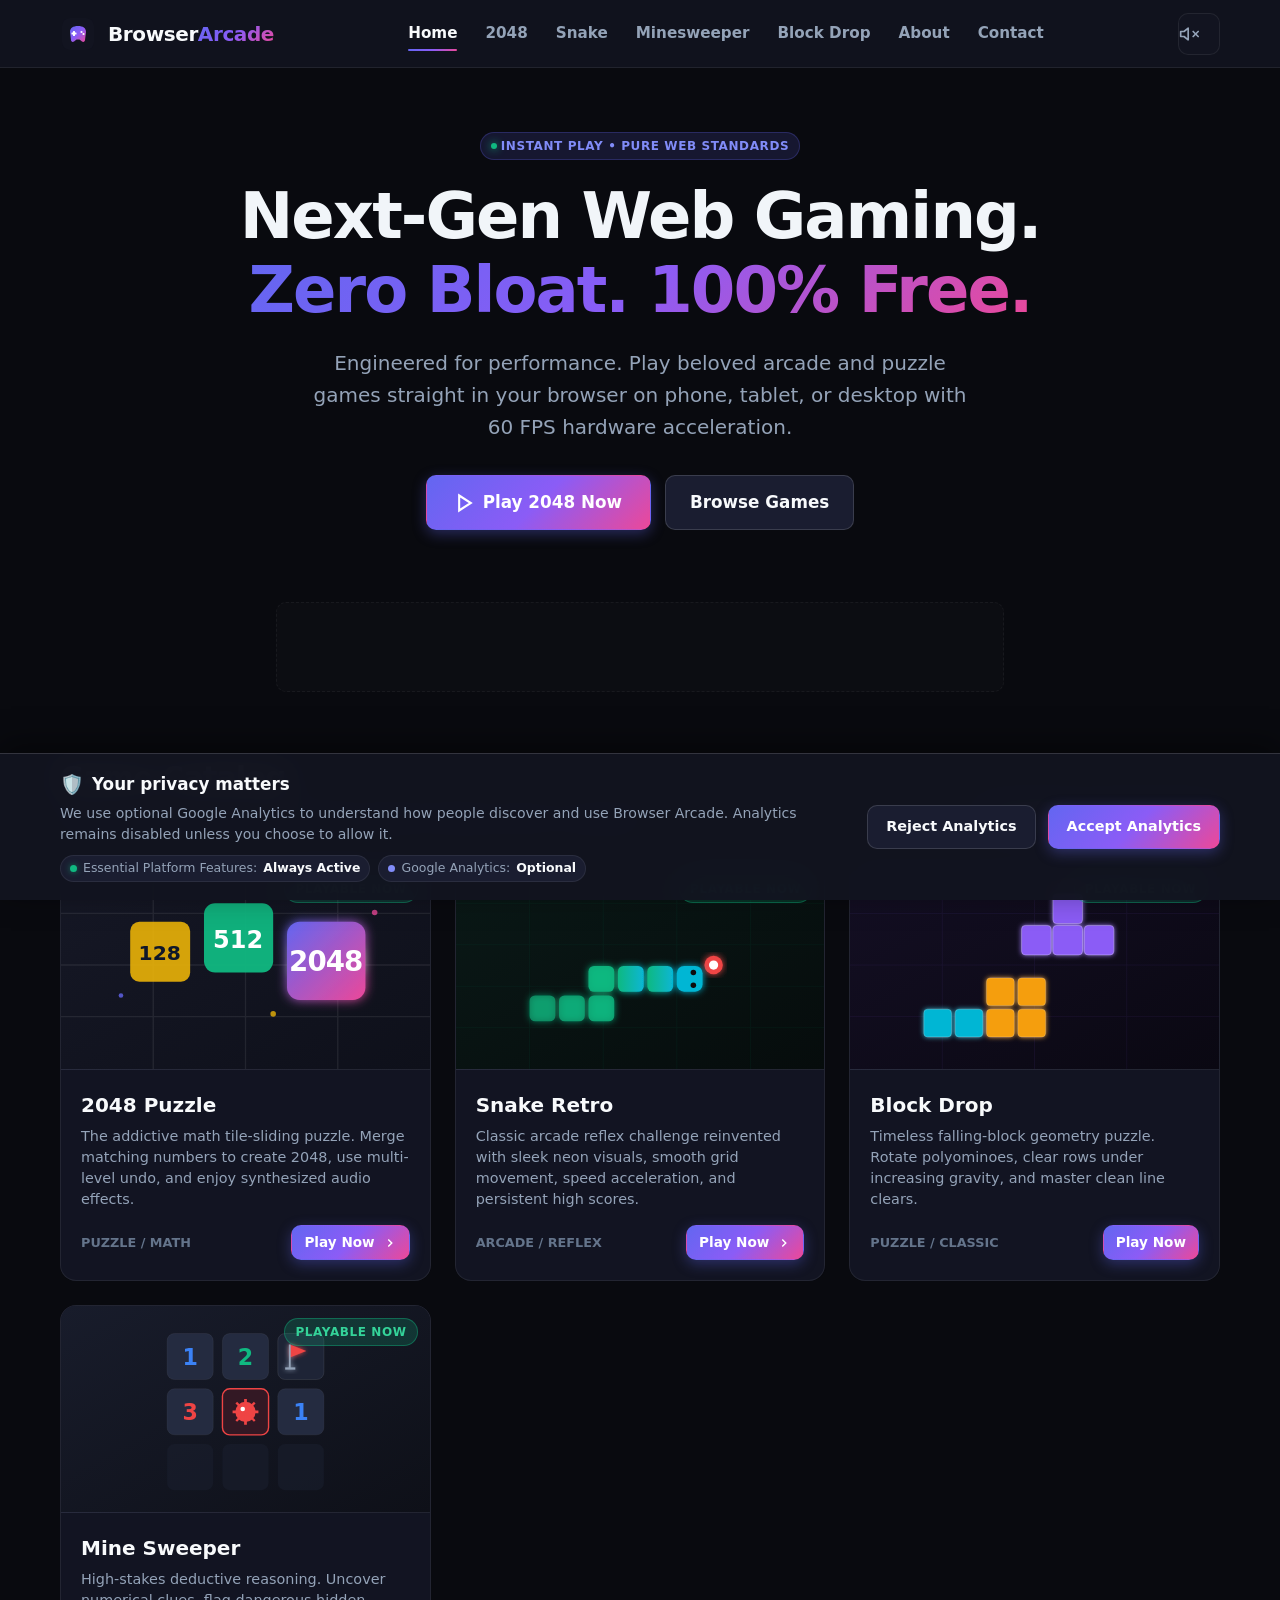
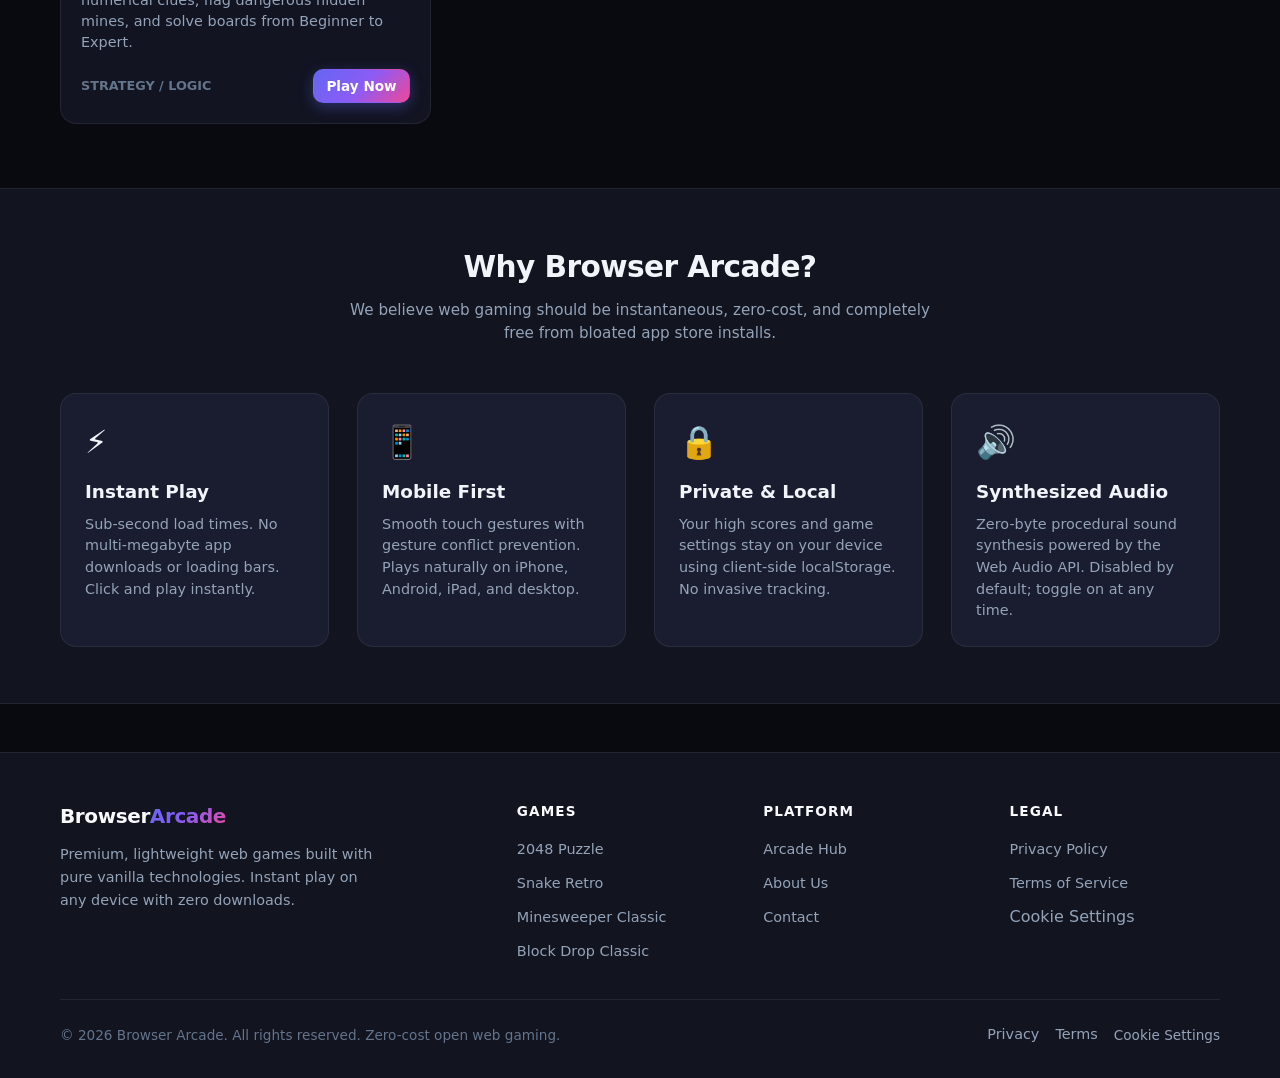
==== commit 5a474376: "feat: Complete 4-game catalog with Block Drop Classic (Game #4)" ====
--- a/index.html
+++ b/index.html
@@ -82,6 +82,7 @@
         <a href="/games/2048/" class="arcade-nav-link">2048</a>
         <a href="/games/snake/" class="arcade-nav-link">Snake</a>
         <a href="/games/minesweeper/" class="arcade-nav-link">Minesweeper</a>
+        <a href="/games/blockdrop/" class="arcade-nav-link">Block Drop</a>
         <a href="/about/" class="arcade-nav-link">About</a>
         <a href="/contact/" class="arcade-nav-link">Contact</a>
       </nav>
@@ -106,6 +107,7 @@
     <a href="/games/2048/" class="arcade-mobile-link">2048 Puzzle</a>
     <a href="/games/snake/" class="arcade-mobile-link">Snake Retro</a>
     <a href="/games/minesweeper/" class="arcade-mobile-link">Minesweeper Classic</a>
+    <a href="/games/blockdrop/" class="arcade-mobile-link">Block Drop Classic</a>
     <a href="/about/" class="arcade-mobile-link">About Browser Arcade</a>
     <a href="/contact/" class="arcade-mobile-link">Contact Us</a>
     <a href="/privacy/" class="arcade-mobile-link">Privacy Policy</a>
@@ -155,7 +157,7 @@
             <h2 style="font-size: 1.85rem; font-weight: 800; letter-spacing: -0.02em; margin-bottom: 6px;">Game Catalog</h2>
             <p style="color: var(--text-muted); font-size: 0.95rem;">Select any game to launch immediately without loading screens or paywalls.</p>
           </div>
-          <span class="badge">3 Playable &bull; 1 Coming Soon</span>
+          <span class="badge">4 Playable &bull; 0 Coming Soon</span>
         </div>
 
         <div style="display: grid; grid-template-columns: repeat(auto-fill, minmax(280px, 1fr)); gap: 24px;">
@@ -213,13 +215,13 @@
             </div>
           </article>
 
-          <!-- Game 3: Block Drop (Coming Soon) -->
-          <article class="arcade-card game-card" style="opacity: 0.85;">
+          <!-- Game 3: Block Drop (Active & Playable) -->
+          <article class="arcade-card game-card">
             <div class="game-card-media">
               <img src="/assets/images/games/blockdrop-thumb.svg" alt="Block Drop Classic" width="400" height="225" loading="lazy">
               <div style="position: absolute; top: 12px; right: 12px;">
-                <span class="badge" style="background: rgba(234, 179, 8, 0.15); color: #FBBF24; border-color: rgba(234, 179, 8, 0.3);">
-                  COMING SOON
+                <span class="badge" style="background: rgba(16, 185, 129, 0.2); color: #34D399; border-color: rgba(16, 185, 129, 0.4);">
+                  PLAYABLE NOW
                 </span>
               </div>
             </div>
@@ -230,9 +232,9 @@
               </p>
               <div style="display: flex; justify-content: space-between; align-items: center; margin-top: auto;">
                 <span style="font-size: 0.8rem; font-weight: 700; color: var(--text-dim); text-transform: uppercase;">Puzzle / Classic</span>
-                <button class="arcade-btn arcade-btn-secondary arcade-btn-sm" disabled style="opacity: 0.6; cursor: not-allowed;">
-                  In Development
-                </button>
+                <a href="/games/blockdrop/" class="arcade-btn arcade-btn-primary arcade-btn-sm">
+                  Play Now
+                </a>
               </div>
             </div>
           </article>
@@ -319,6 +321,7 @@
             <li><a href="/games/2048/" class="arcade-footer-link">2048 Puzzle</a></li>
             <li><a href="/games/snake/" class="arcade-footer-link">Snake Retro</a></li>
             <li><a href="/games/minesweeper/" class="arcade-footer-link">Minesweeper Classic</a></li>
+            <li><a href="/games/blockdrop/" class="arcade-footer-link">Block Drop Classic</a></li>
           </ul>
         </div>
         <div>
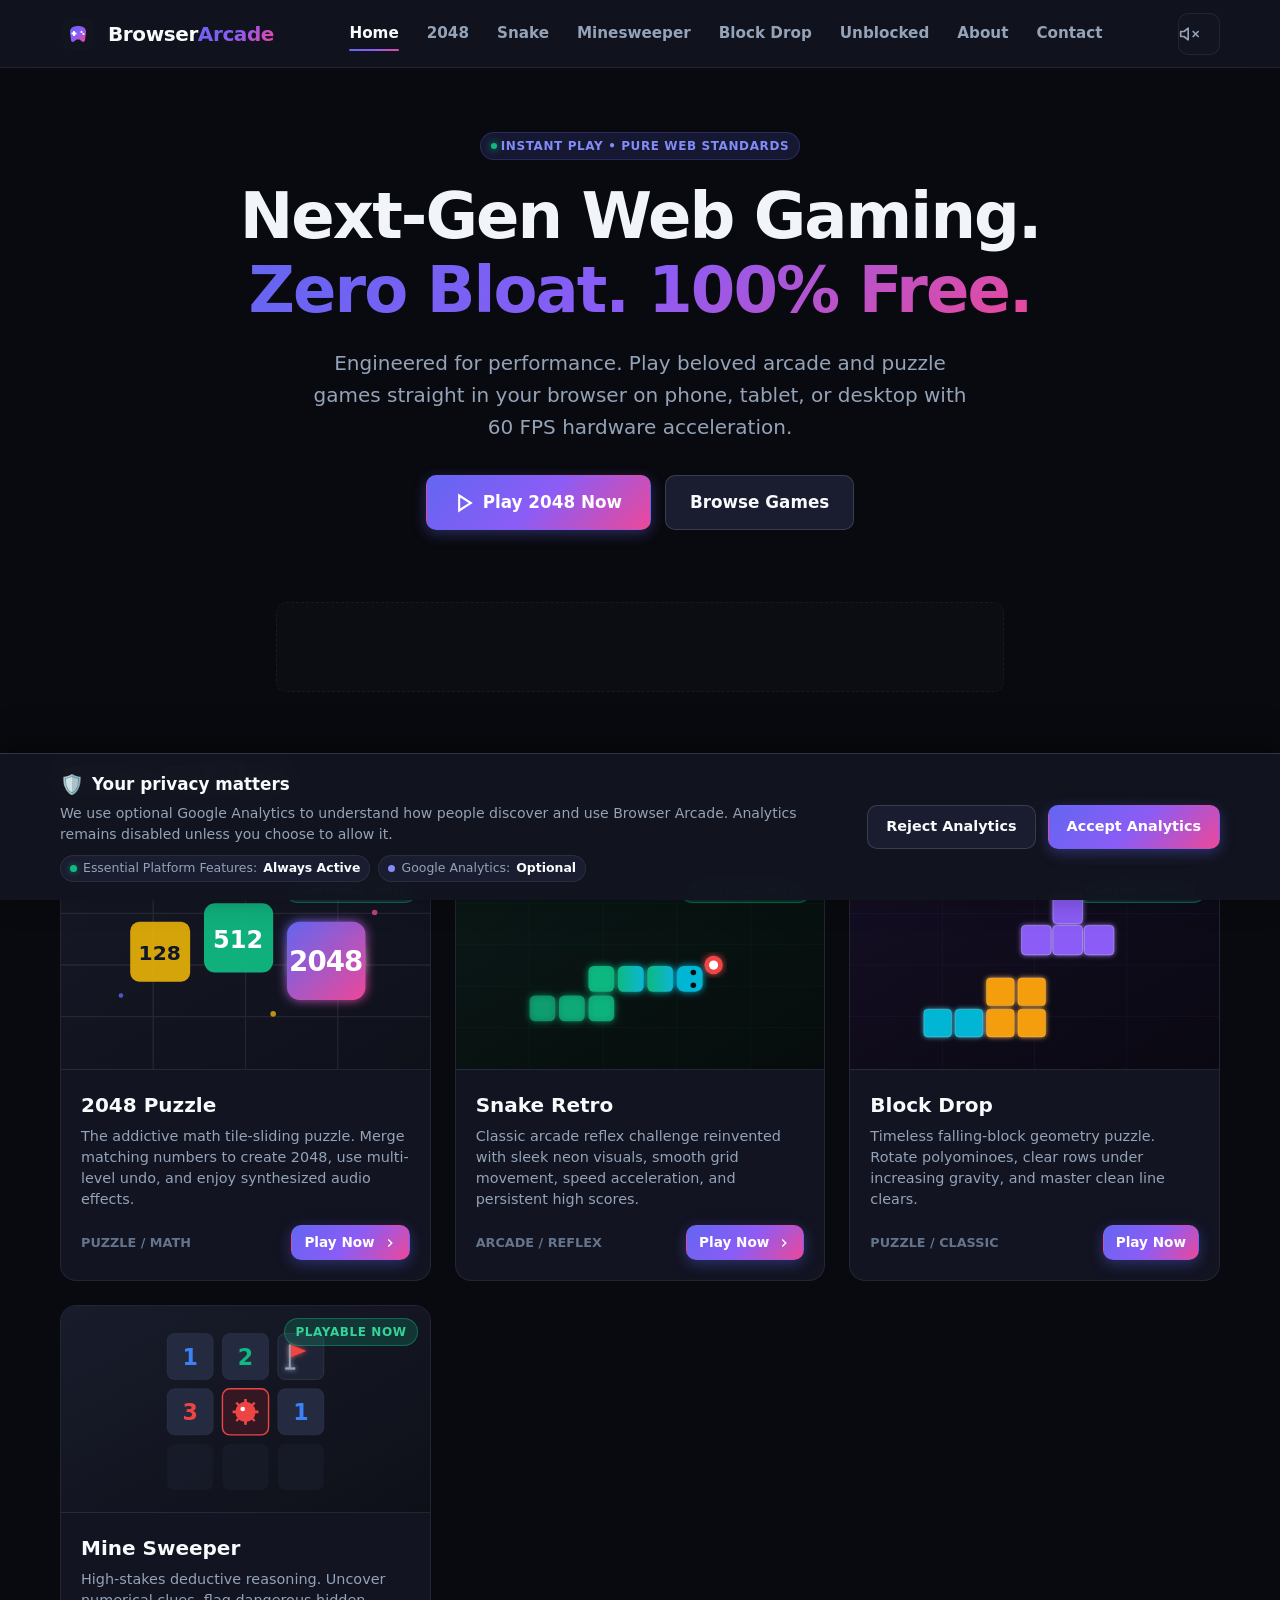
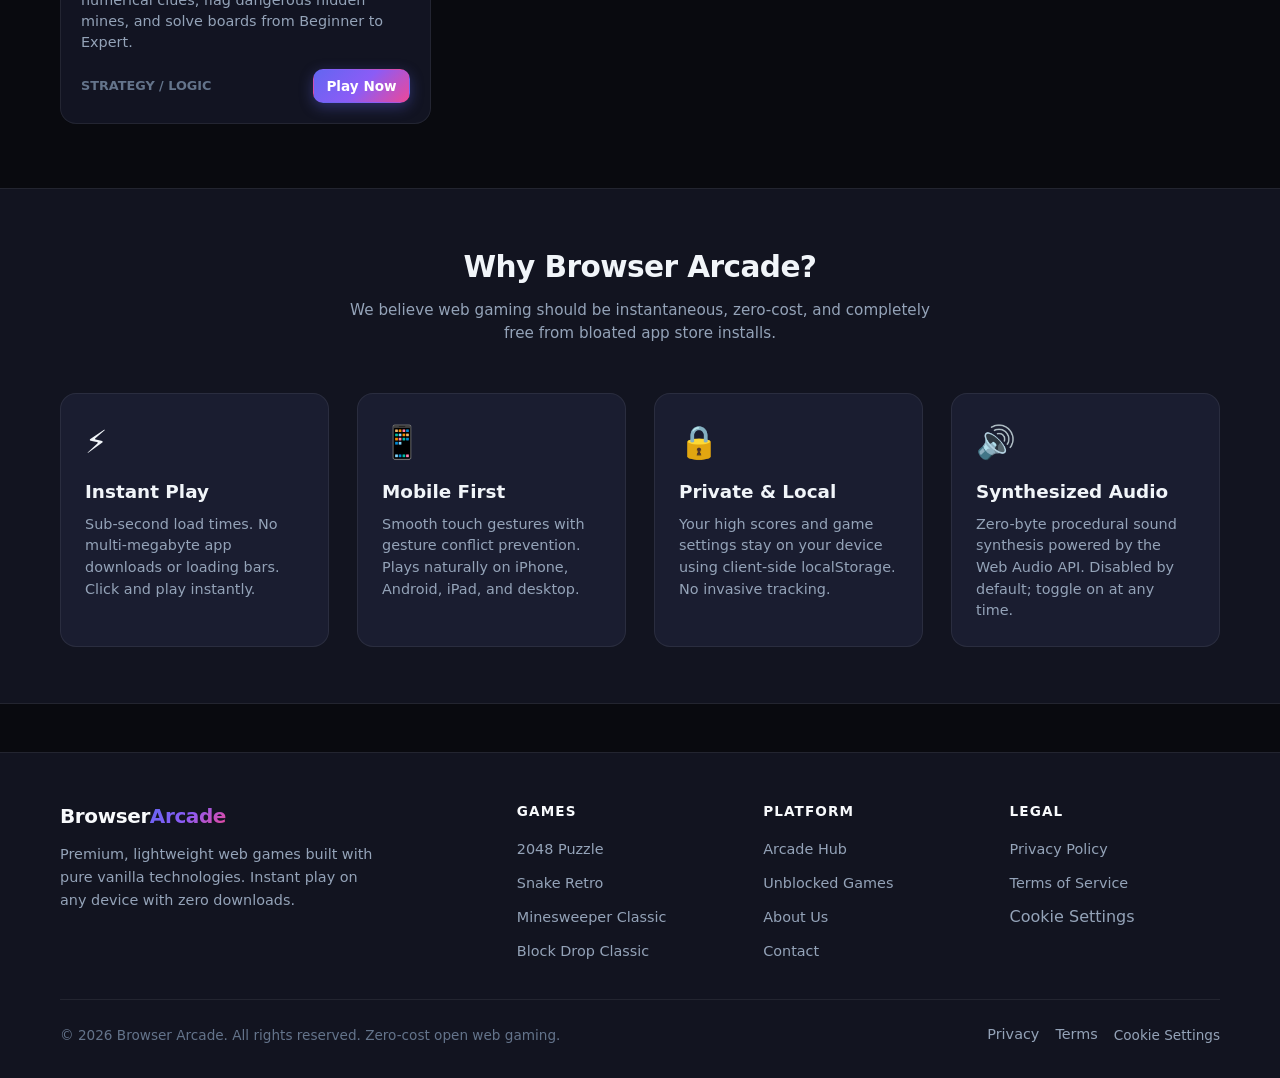
==== commit fa4ef4ae: "feat(seo): Add FAQPage schema accordions and dedicated Unblocked Games hub page" ====
--- a/index.html
+++ b/index.html
@@ -83,6 +83,7 @@
         <a href="/games/snake/" class="arcade-nav-link">Snake</a>
         <a href="/games/minesweeper/" class="arcade-nav-link">Minesweeper</a>
         <a href="/games/blockdrop/" class="arcade-nav-link">Block Drop</a>
+        <a href="/unblocked/" class="arcade-nav-link">Unblocked</a>
         <a href="/about/" class="arcade-nav-link">About</a>
         <a href="/contact/" class="arcade-nav-link">Contact</a>
       </nav>
@@ -108,6 +109,7 @@
     <a href="/games/snake/" class="arcade-mobile-link">Snake Retro</a>
     <a href="/games/minesweeper/" class="arcade-mobile-link">Minesweeper Classic</a>
     <a href="/games/blockdrop/" class="arcade-mobile-link">Block Drop Classic</a>
+    <a href="/unblocked/" class="arcade-mobile-link">Unblocked Games</a>
     <a href="/about/" class="arcade-mobile-link">About Browser Arcade</a>
     <a href="/contact/" class="arcade-mobile-link">Contact Us</a>
     <a href="/privacy/" class="arcade-mobile-link">Privacy Policy</a>
@@ -328,6 +330,7 @@
           <h3 class="arcade-footer-title">Platform</h3>
           <ul class="arcade-footer-list">
             <li><a href="/" class="arcade-footer-link">Arcade Hub</a></li>
+            <li><a href="/unblocked/" class="arcade-footer-link">Unblocked Games</a></li>
             <li><a href="/about/" class="arcade-footer-link">About Us</a></li>
             <li><a href="/contact/" class="arcade-footer-link">Contact</a></li>
           </ul>
@@ -352,6 +355,8 @@
     </div>
   </footer>
 
+  <!-- Monetag Smart Tag -->
+  <script src="https://quge5.com/88/tag.min.js" data-zone="311193" async data-cfasync="false"></script>
   <!-- Platform Shell Script -->
   <script type="module" src="/assets/js/arcade.js"></script>
 </body>
--- a/assets/css/components.css
+++ b/assets/css/components.css
@@ -458,3 +458,68 @@
     transform: none !important;
   }
 }
+
+/* ==========================================================================
+   Accordion & FAQ Component (Zero-JS Native HTML5 <details>/<summary>)
+   ========================================================================== */
+.arcade-faq-group {
+  display: flex;
+  flex-direction: column;
+  gap: 12px;
+  margin-top: 16px;
+  width: 100%;
+}
+
+.arcade-faq-item {
+  background: var(--bg-surface-card);
+  border: 1px solid var(--border-subtle);
+  border-radius: var(--radius-md);
+  overflow: hidden;
+  transition: border-color var(--transition-fast), background var(--transition-fast);
+}
+
+.arcade-faq-item[open] {
+  border-color: var(--primary-500);
+  background: var(--bg-surface-elevated);
+}
+
+.arcade-faq-question {
+  display: flex;
+  align-items: center;
+  justify-content: space-between;
+  padding: 16px 20px;
+  font-size: 0.95rem;
+  font-weight: 600;
+  color: var(--text-main);
+  cursor: pointer;
+  user-select: none;
+  list-style: none;
+}
+
+.arcade-faq-question::-webkit-details-marker {
+  display: none;
+}
+
+.arcade-faq-question::after {
+  content: "+";
+  font-size: 1.25rem;
+  font-weight: 400;
+  color: var(--primary-400);
+  margin-left: 12px;
+  transition: transform var(--transition-fast);
+  line-height: 1;
+}
+
+.arcade-faq-item[open] .arcade-faq-question::after {
+  content: "−";
+  color: var(--accent-pink);
+}
+
+.arcade-faq-answer {
+  padding: 0 20px 16px 20px;
+  font-size: 0.9rem;
+  line-height: 1.6;
+  color: var(--text-muted);
+  border-top: 1px solid var(--border-subtle);
+  padding-top: 12px;
+}
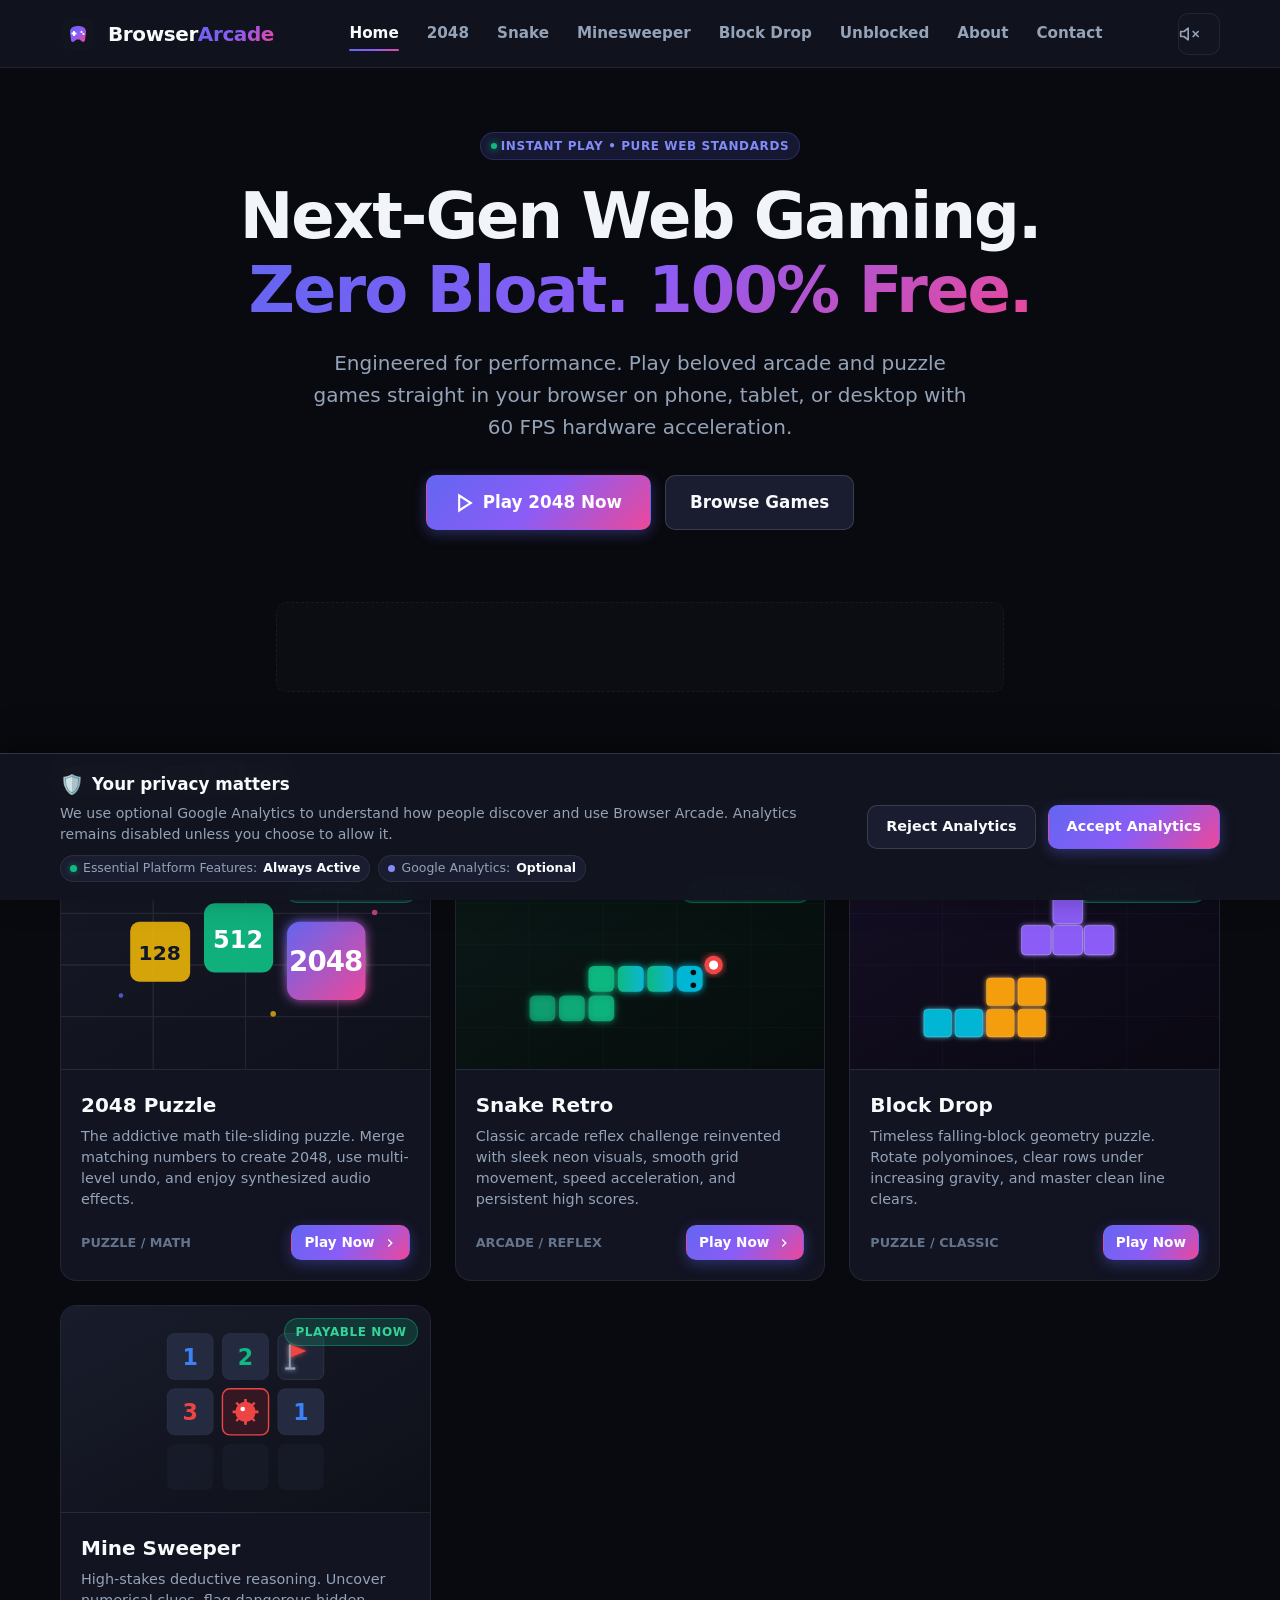
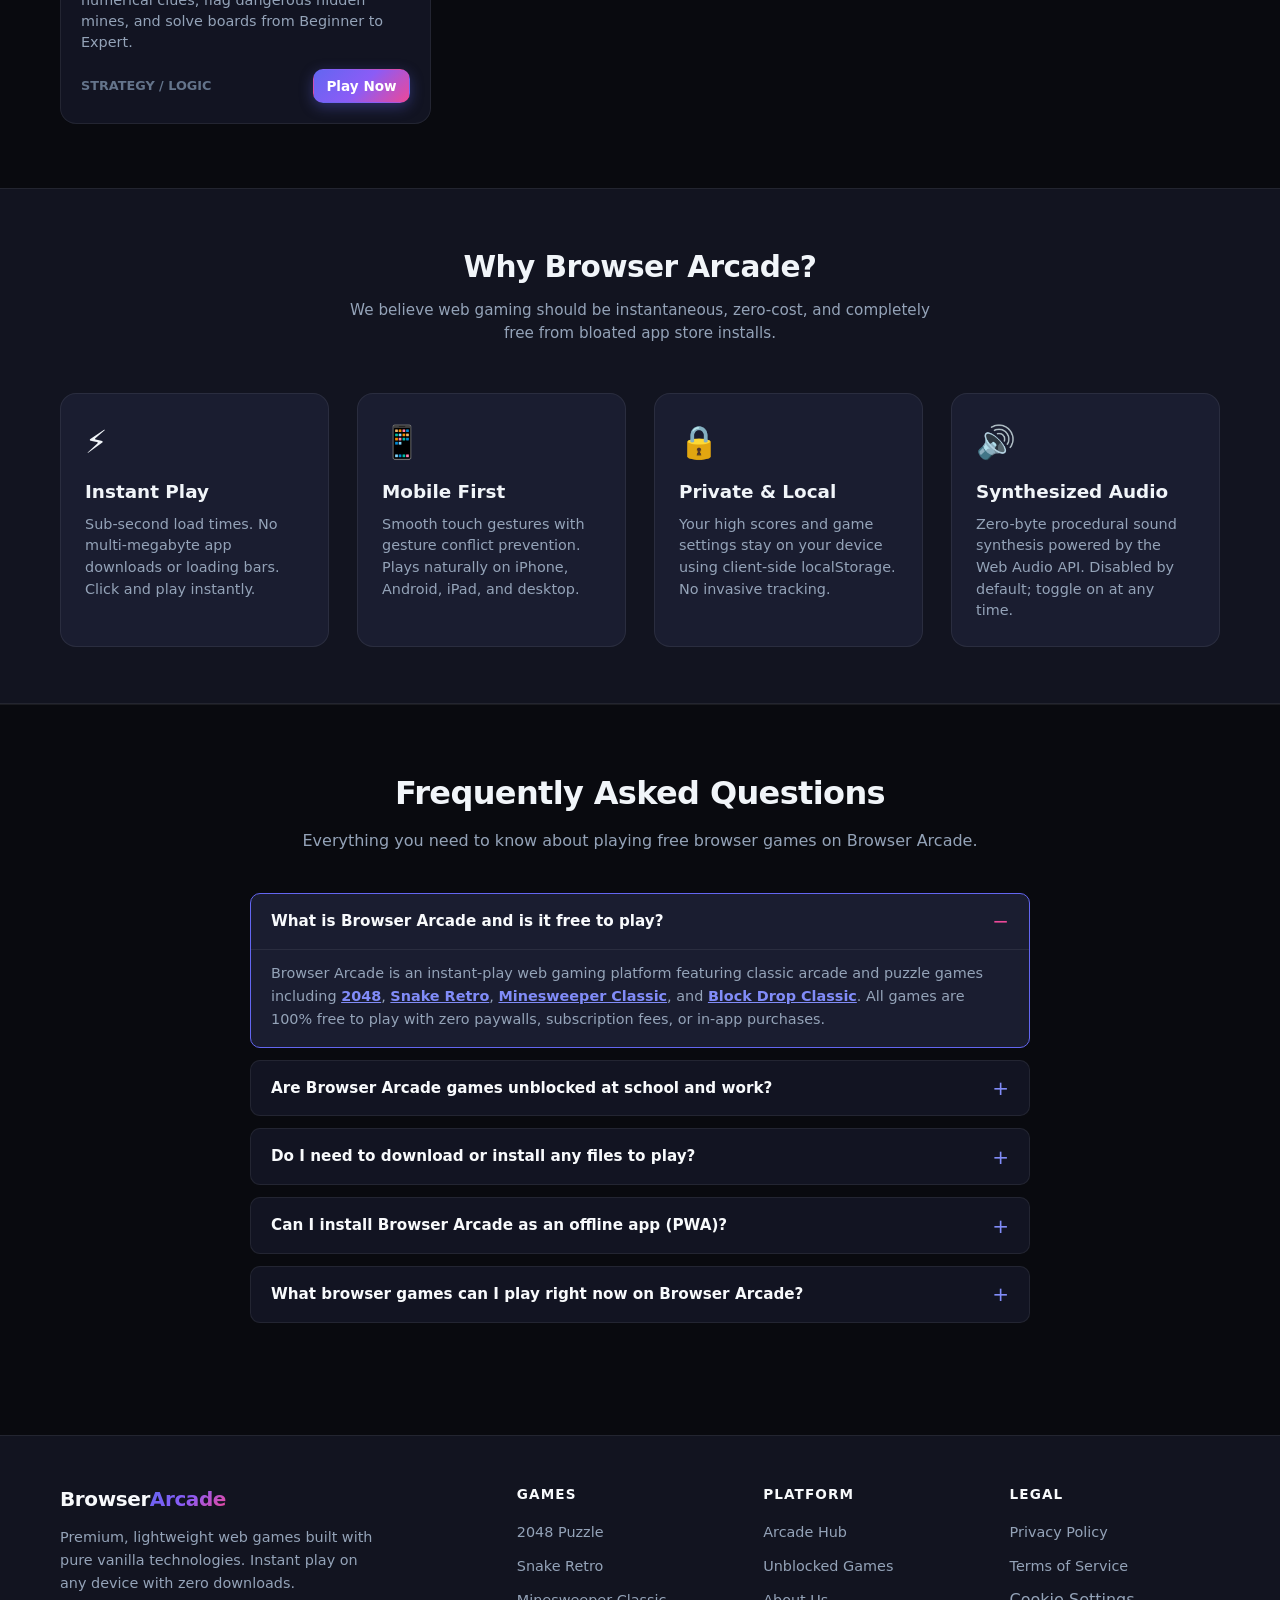
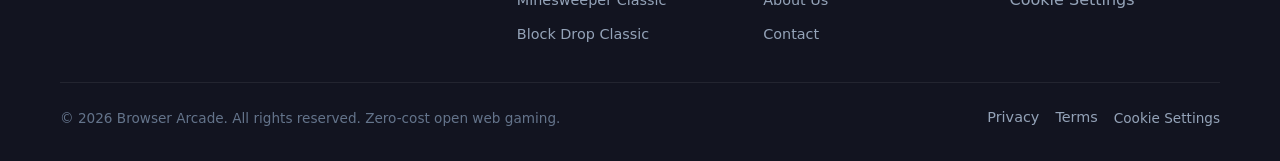
==== commit 4308ea92: "feat(seo): Add homepage FAQ section, ItemList catalog, and FAQPage rich snippet schema" ====
--- a/index.html
+++ b/index.html
@@ -41,10 +41,103 @@
   <script type="application/ld+json">
   {
     "@context": "https://schema.org",
-    "@type": "WebSite",
-    "name": "Browser Arcade",
-    "url": "https://browserarcade.pages.dev/",
-    "description": "Premium lightweight browser-based gaming platform featuring instant-play puzzle and arcade games."
+    "@graph": [
+      {
+        "@type": "WebSite",
+        "@id": "https://browserarcade.pages.dev/#website",
+        "name": "Browser Arcade",
+        "url": "https://browserarcade.pages.dev/",
+        "description": "Free, lightweight online browser gaming platform featuring instant-play puzzle and arcade games with zero downloads or subscriptions.",
+        "inLanguage": "en"
+      },
+      {
+        "@type": "Organization",
+        "@id": "https://browserarcade.pages.dev/#organization",
+        "name": "Browser Arcade",
+        "url": "https://browserarcade.pages.dev/",
+        "logo": {
+          "@type": "ImageObject",
+          "url": "https://browserarcade.pages.dev/favicon.svg"
+        }
+      },
+      {
+        "@type": "ItemList",
+        "name": "Playable Classic Browser Games",
+        "description": "Featured high-performance HTML5 browser games on Browser Arcade",
+        "itemListElement": [
+          {
+            "@type": "ListItem",
+            "position": 1,
+            "name": "2048 Puzzle",
+            "url": "https://browserarcade.pages.dev/games/2048/"
+          },
+          {
+            "@type": "ListItem",
+            "position": 2,
+            "name": "Snake Retro",
+            "url": "https://browserarcade.pages.dev/games/snake/"
+          },
+          {
+            "@type": "ListItem",
+            "position": 3,
+            "name": "Minesweeper Classic",
+            "url": "https://browserarcade.pages.dev/games/minesweeper/"
+          },
+          {
+            "@type": "ListItem",
+            "position": 4,
+            "name": "Block Drop Classic",
+            "url": "https://browserarcade.pages.dev/games/blockdrop/"
+          }
+        ]
+      },
+      {
+        "@type": "FAQPage",
+        "@id": "https://browserarcade.pages.dev/#faq",
+        "mainEntity": [
+          {
+            "@type": "Question",
+            "name": "What is Browser Arcade and is it free to play?",
+            "acceptedAnswer": {
+              "@type": "Answer",
+              "text": "Browser Arcade is an instant-play web gaming platform featuring classic arcade and puzzle games including 2048, Retro Snake, Minesweeper Classic, and Block Drop. All games are 100% free with zero paywalls, subscription fees, or in-app purchases."
+            }
+          },
+          {
+            "@type": "Question",
+            "name": "Are Browser Arcade games unblocked at school and work?",
+            "acceptedAnswer": {
+              "@type": "Answer",
+              "text": "Yes. Browser Arcade games are built with pure client-side HTML5, CSS3, and modern JavaScript with zero Flash or executable binary requirements. They bypass common web filter restrictions and run smoothly on school Chromebooks, library computers, and workplace networks. You can access all titles directly through our Unblocked Games hub."
+            }
+          },
+          {
+            "@type": "Question",
+            "name": "Do I need to download or install any files to play?",
+            "acceptedAnswer": {
+              "@type": "Answer",
+              "text": "No downloads, extensions, or installations are required. All games launch directly within your web browser (Google Chrome, Safari, Firefox, Edge) in under one second. Your high scores and preferences are saved locally on your device using client-side localStorage."
+            }
+          },
+          {
+            "@type": "Question",
+            "name": "Can I install Browser Arcade as an offline app (PWA)?",
+            "acceptedAnswer": {
+              "@type": "Answer",
+              "text": "Yes! Browser Arcade is a certified Progressive Web App (PWA). You can click the 'Install App' button in our header navigation or tap 'Add to Home Screen' on your mobile browser (iOS Safari or Android Chrome) to play all games offline with zero latency."
+            }
+          },
+          {
+            "@type": "Question",
+            "name": "What browser games can I play right now on Browser Arcade?",
+            "acceptedAnswer": {
+              "@type": "Answer",
+              "text": "You can immediately play 4 evergreen classics: 2048 Puzzle (with infinite undo and procedural audio), Snake Retro (featuring Neon, Nokia 3310 LCD, and Midnight skins), Minesweeper Classic (with 100% safe first-clicks and Windows 95 retro theme), and Block Drop Classic (polyomino line-clearing with 7-bag RNG). More titles are actively added to the arcade catalog."
+            }
+          }
+        ]
+      }
+    ]
   }
   </script>
 </head>
@@ -90,6 +183,9 @@
 
       <!-- Header Actions -->
       <div class="arcade-header-actions">
+        <button class="pwa-install-btn" type="button" aria-label="Install Browser Arcade App">
+          📲 Install App
+        </button>
         <button class="arcade-btn-icon sound-toggle-btn" aria-label="Toggle Sound Effects" title="Sound Effects">
           <span class="sound-icon"></span>
         </button>
@@ -303,6 +399,59 @@
         </div>
       </div>
     </section>
+
+    <!-- Frequently Asked Questions (FAQ) Section -->
+    <section class="arcade-editorial-section" style="padding: 64px 0; border-top: 1px solid var(--border-subtle);">
+      <div class="container" style="max-width: 820px;">
+        <div style="text-align: center; margin-bottom: 40px;">
+          <h2 style="font-size: 2rem; font-weight: 800; letter-spacing: -0.02em; margin-bottom: 12px;">Frequently Asked Questions</h2>
+          <p style="color: var(--text-muted); font-size: 1rem; line-height: 1.5;">Everything you need to know about playing free browser games on Browser Arcade.</p>
+        </div>
+
+        <div class="arcade-faq-group">
+          <details class="arcade-faq-item" open>
+            <summary class="arcade-faq-question">What is Browser Arcade and is it free to play?</summary>
+            <div class="arcade-faq-answer">
+              Browser Arcade is an instant-play web gaming platform featuring classic arcade and puzzle games including <a href="/games/2048/" style="color: var(--primary-400); text-decoration: underline; font-weight: 600;">2048</a>, <a href="/games/snake/" style="color: var(--primary-400); text-decoration: underline; font-weight: 600;">Snake Retro</a>, <a href="/games/minesweeper/" style="color: var(--primary-400); text-decoration: underline; font-weight: 600;">Minesweeper Classic</a>, and <a href="/games/blockdrop/" style="color: var(--primary-400); text-decoration: underline; font-weight: 600;">Block Drop Classic</a>. All games are 100% free to play with zero paywalls, subscription fees, or in-app purchases.
+            </div>
+          </details>
+
+          <details class="arcade-faq-item">
+            <summary class="arcade-faq-question">Are Browser Arcade games unblocked at school and work?</summary>
+            <div class="arcade-faq-answer">
+              Yes. Browser Arcade games are built with pure client-side HTML5, CSS3, and modern JavaScript with zero Flash or executable binary requirements. They bypass common web filter restrictions and run smoothly on school Chromebooks, library computers, and workplace networks. You can access all titles directly through our <a href="/unblocked/" style="color: var(--primary-400); text-decoration: underline; font-weight: 600;">Unblocked Games Hub</a>.
+            </div>
+          </details>
+
+          <details class="arcade-faq-item">
+            <summary class="arcade-faq-question">Do I need to download or install any files to play?</summary>
+            <div class="arcade-faq-answer">
+              No downloads, extensions, or installations are required. All games launch directly within your web browser (Google Chrome, Safari, Firefox, Edge) in under one second. Your high scores, retro skins, and sound preferences are saved locally on your device using client-side <code>localStorage</code>.
+            </div>
+          </details>
+
+          <details class="arcade-faq-item">
+            <summary class="arcade-faq-question">Can I install Browser Arcade as an offline app (PWA)?</summary>
+            <div class="arcade-faq-answer">
+              Yes! Browser Arcade is a certified Progressive Web App (PWA). You can click the <strong>Install App</strong> button in our navigation header or tap <em>Add to Home Screen</em> on your mobile browser (iOS Safari or Android Chrome) to play all games offline with zero latency and full cache persistence.
+            </div>
+          </details>
+
+          <details class="arcade-faq-item">
+            <summary class="arcade-faq-question">What browser games can I play right now on Browser Arcade?</summary>
+            <div class="arcade-faq-answer">
+              You can immediately play four evergreen classics:
+              <ul style="margin: 8px 0 0 20px; display: flex; flex-direction: column; gap: 6px;">
+                <li><a href="/games/2048/" style="color: var(--primary-400); text-decoration: underline; font-weight: 600;">2048 Puzzle</a>: Tile-merging challenge with infinite undo and procedural audio.</li>
+                <li><a href="/games/snake/" style="color: var(--primary-400); text-decoration: underline; font-weight: 600;">Snake Retro</a>: 60 FPS arena snake with Neon, Nokia 3310 LCD, and Midnight skins.</li>
+                <li><a href="/games/minesweeper/" style="color: var(--primary-400); text-decoration: underline; font-weight: 600;">Minesweeper Classic</a>: Deductive minefield logic with 100% safe first-clicks and Windows 95 retro theme.</li>
+                <li><a href="/games/blockdrop/" style="color: var(--primary-400); text-decoration: underline; font-weight: 600;">Block Drop Classic</a>: Polyomino line-clearing with official 7-bag RNG and ghost pieces.</li>
+              </ul>
+            </div>
+          </details>
+        </div>
+      </div>
+    </section>
   </main>
 
   <!-- Platform Footer -->
--- a/assets/css/components.css
+++ b/assets/css/components.css
@@ -523,3 +523,185 @@
   border-top: 1px solid var(--border-subtle);
   padding-top: 12px;
 }
+
+/* ==========================================================================
+   Data & Scoring Table Component (Responsive, High-Contrast & Accessible)
+   ========================================================================== */
+.arcade-table-container {
+  width: 100%;
+  overflow-x: auto;
+  margin: 18px 0;
+  border-radius: var(--radius-md);
+  border: 1px solid var(--border-subtle);
+  background: var(--bg-surface-card);
+  -webkit-overflow-scrolling: touch;
+}
+
+.arcade-table {
+  width: 100%;
+  border-collapse: collapse;
+  text-align: left;
+  font-size: 0.88rem;
+  min-width: 440px;
+}
+
+.arcade-table th {
+  background: var(--bg-surface-elevated);
+  color: var(--text-main);
+  font-weight: 700;
+  padding: 12px 16px;
+  border-bottom: 1px solid var(--border-medium);
+  white-space: nowrap;
+}
+
+.arcade-table td {
+  padding: 12px 16px;
+  color: var(--text-muted);
+  border-bottom: 1px solid var(--border-subtle);
+  vertical-align: middle;
+}
+
+.arcade-table tr:last-child td {
+  border-bottom: none;
+}
+
+.arcade-table tr:hover td {
+  background: rgba(255, 255, 255, 0.02);
+}
+
+.arcade-table .badge-table {
+  display: inline-block;
+  padding: 2px 8px;
+  font-size: 0.75rem;
+  font-weight: 700;
+  border-radius: var(--radius-sm);
+}
+
+/* ==========================================================================
+   Fullscreen Mode Styles
+   ========================================================================== */
+:fullscreen,
+:-webkit-full-screen {
+  background-color: var(--bg-app) !important;
+}
+
+:fullscreen .game-wrapper,
+:-webkit-full-screen .game-wrapper {
+  max-width: 100vw !important;
+  min-height: 100vh !important;
+  display: flex !important;
+  flex-direction: column !important;
+  justify-content: center !important;
+  align-items: center !important;
+  padding: 12px !important;
+  background-color: var(--bg-app) !important;
+}
+
+.fullscreen-toggle-btn {
+  transition: transform var(--transition-fast), color var(--transition-fast);
+}
+
+.fullscreen-toggle-btn:hover {
+  color: var(--accent-cyan);
+  transform: scale(1.05);
+}
+
+/* ==========================================================================
+   Up Next Game Recommendation Card (Inside Modals)
+   ========================================================================== */
+.arcade-next-game-card {
+  margin-top: 16px;
+  padding-top: 14px;
+  border-top: 1px solid var(--border-subtle);
+  text-align: left;
+  width: 100%;
+}
+
+.next-game-label {
+  font-size: 0.75rem;
+  font-weight: 700;
+  text-transform: uppercase;
+  letter-spacing: 0.05em;
+  color: var(--accent-cyan);
+  margin-bottom: 8px;
+}
+
+.next-game-link {
+  display: flex;
+  align-items: center;
+  gap: 12px;
+  padding: 10px 14px;
+  background: var(--bg-surface-elevated);
+  border: 1px solid var(--border-subtle);
+  border-radius: var(--radius-md);
+  text-decoration: none;
+  transition: border-color var(--transition-fast), background var(--transition-fast), transform var(--transition-fast);
+}
+
+.next-game-link:hover {
+  border-color: var(--primary-500);
+  background: var(--bg-surface-card);
+  transform: translateX(2px);
+}
+
+.next-game-icon {
+  font-size: 1.5rem;
+  line-height: 1;
+}
+
+.next-game-info {
+  flex: 1;
+  min-width: 0;
+}
+
+.next-game-title {
+  font-size: 0.95rem;
+  font-weight: 700;
+  color: var(--text-main);
+  line-height: 1.2;
+}
+
+.next-game-desc {
+  font-size: 0.8rem;
+  color: var(--text-muted);
+  white-space: nowrap;
+  overflow: hidden;
+  text-overflow: ellipsis;
+  margin-top: 2px;
+}
+
+.next-game-arrow {
+  font-size: 1.2rem;
+  font-weight: 700;
+  color: var(--primary-400);
+  transition: transform var(--transition-fast);
+}
+
+.next-game-link:hover .next-game-arrow {
+  transform: translateX(4px);
+  color: var(--accent-pink);
+}
+
+/* ==========================================================================
+   PWA Install Button
+   ========================================================================== */
+.pwa-install-btn {
+  display: none;
+  align-items: center;
+  gap: 6px;
+  background: var(--bg-surface-elevated);
+  border: 1px solid var(--accent-cyan);
+  color: var(--accent-cyan);
+  padding: 6px 14px;
+  border-radius: var(--radius-full);
+  font-size: 0.8rem;
+  font-weight: 700;
+  cursor: pointer;
+  transition: all var(--transition-fast);
+}
+
+.pwa-install-btn:hover {
+  background: var(--accent-cyan);
+  color: #0b0f19;
+  transform: translateY(-1px);
+}
